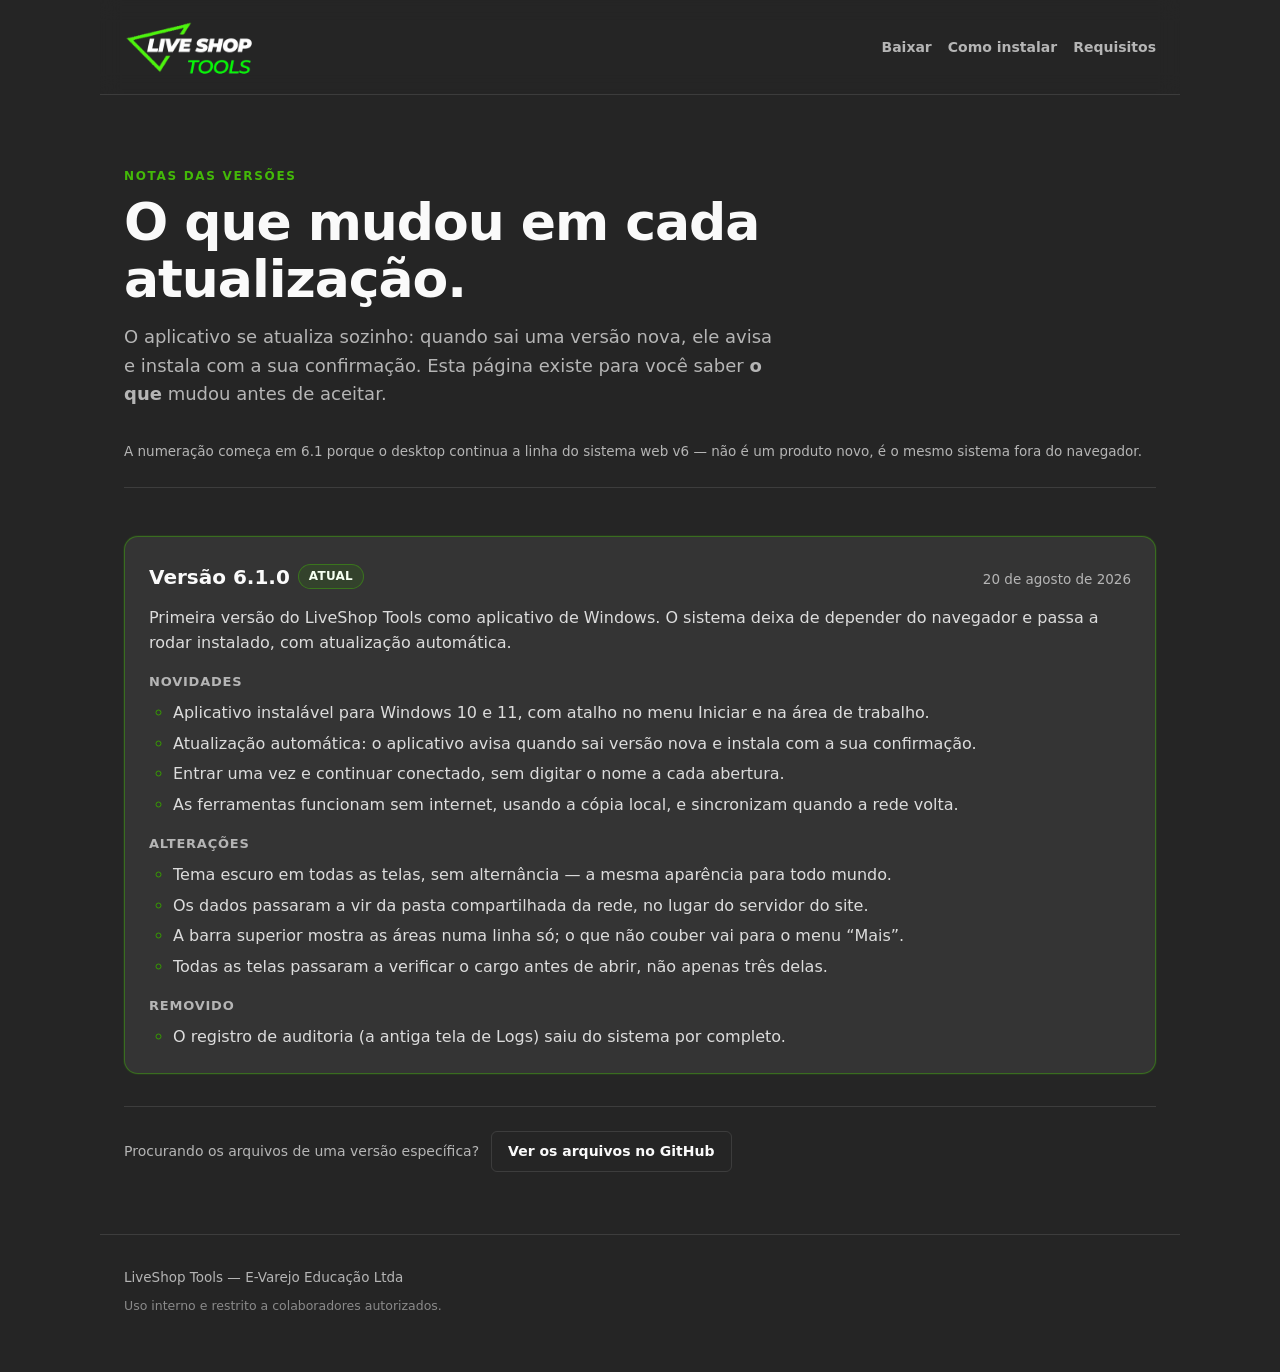
==== versoes.html @ 18282b45 "Espelha landing de Dev-Washington/liveshop-tools-desktop@e687a6d" ====
<!DOCTYPE html>
<html lang="pt-BR">
<head>
  <meta charset="UTF-8" />
  <meta name="viewport" content="width=device-width, initial-scale=1.0" />
  <title>Notas das versões — LiveShop Tools</title>
  <meta
    name="description"
    content="Histórico de versões do LiveShop Tools Desktop: o que foi acrescentado, alterado e corrigido em cada atualização."
  />
  <meta name="theme-color" content="#252525" />
  <link rel="icon" href="assets/img/favicon.ico" sizes="any" />
  <link rel="icon" type="image/png" sizes="32x32" href="assets/img/favicon-32x32.png" />
  <link rel="apple-touch-icon" sizes="180x180" href="assets/img/apple-touch-icon.png" />
  <link rel="stylesheet" href="assets/css/styles.css" />

  <meta property="og:title" content="Notas das versões — LiveShop Tools" />
  <meta property="og:description" content="O que mudou em cada versão do LiveShop Tools para Windows." />
  <meta property="og:type" content="website" />
  <meta property="og:image" content="assets/img/icon.png" />
</head>

<body>
  <a class="skip-link" href="#historico">Ir direto para o histórico</a>

  <header class="site-header">
    <a class="brand" href="./index.html" aria-label="LiveShop Tools — início">
      <img src="assets/img/logotools-login.png" alt="LiveShop Tools" width="132" height="55" />
    </a>
    <nav class="site-nav" aria-label="Navegação principal">
      <a href="./index.html">Baixar</a>
      <a href="./index.html#como-instalar">Como instalar</a>
      <a href="./index.html#requisitos">Requisitos</a>
    </nav>
  </header>

  <main id="top">
    <section class="hero hero--compact" aria-labelledby="tituloVersoes">
      <p class="eyebrow">Notas das versões</p>
      <h1 id="tituloVersoes">O que mudou em cada atualização.</h1>
      <p class="lead">
        O aplicativo se atualiza sozinho: quando sai uma versão nova, ele avisa e instala com a sua
        confirmação. Esta página existe para você saber <strong>o que</strong> mudou antes de aceitar.
      </p>
      <p class="download-note" data-tone="info">
        A numeração começa em 6.1 porque o desktop continua a linha do sistema web v6 — não é um
        produto novo, é o mesmo sistema fora do navegador.
      </p>
    </section>

    <!-- ── histórico ───────────────────────────────────────────────────────
         Cada versão é um <article class="release">. Para acrescentar uma
         versão nova, copie o bloco abaixo e ponha no TOPO da lista: a mais
         recente vem primeiro, e é ela que leva data-current.
    ──────────────────────────────────────────────────────────────────────── -->
    <section class="section section--flat" id="historico" aria-labelledby="historicoTitulo">
      <h2 class="visually-hidden" id="historicoTitulo">Histórico de versões</h2>

      <ol class="releases" reversed>

        <li>
          <article class="release" data-current="true" aria-labelledby="v610">
            <header class="release__head">
              <h3 class="release__version" id="v610">
                Versão 6.1.0
                <span class="release__badge">Atual</span>
              </h3>
              <p class="release__date"><time datetime="2026-08-20">20 de agosto de 2026</time></p>
            </header>

            <p class="release__summary">
              Primeira versão do LiveShop Tools como aplicativo de Windows. O sistema deixa de
              depender do navegador e passa a rodar instalado, com atualização automática.
            </p>

            <h4 class="release__group">Novidades</h4>
            <ul class="release__list">
              <li>Aplicativo instalável para Windows 10 e 11, com atalho no menu Iniciar e na área de trabalho.</li>
              <li>Atualização automática: o aplicativo avisa quando sai versão nova e instala com a sua confirmação.</li>
              <li>Entrar uma vez e continuar conectado, sem digitar o nome a cada abertura.</li>
              <li>As ferramentas funcionam sem internet, usando a cópia local, e sincronizam quando a rede volta.</li>
            </ul>

            <h4 class="release__group">Alterações</h4>
            <ul class="release__list">
              <li>Tema escuro em todas as telas, sem alternância — a mesma aparência para todo mundo.</li>
              <li>Os dados passaram a vir da pasta compartilhada da rede, no lugar do servidor do site.</li>
              <li>A barra superior mostra as áreas numa linha só; o que não couber vai para o menu &ldquo;Mais&rdquo;.</li>
              <li>Todas as telas passaram a verificar o cargo antes de abrir, não apenas três delas.</li>
            </ul>

            <h4 class="release__group">Removido</h4>
            <ul class="release__list">
              <li>O registro de auditoria (a antiga tela de Logs) saiu do sistema por completo.</li>
            </ul>
          </article>
        </li>

      </ol>

      <p class="releases__foot">
        Procurando os arquivos de uma versão específica?
        <a class="link-button" id="releasesLink" href="https://github.com/Dev-Washington/liveshop-tools/releases" rel="noopener">
          Ver os arquivos no GitHub
        </a>
      </p>
    </section>
  </main>

  <footer class="site-footer">
    <p>LiveShop Tools — E-Varejo Educação Ltda</p>
    <p class="site-footer__meta">
      Uso interno e restrito a colaboradores autorizados.
    </p>
  </footer>
</body>
</html>
---- assets/css/styles.css ----
/*
 * Landing page do LiveShop Tools Desktop.
 *
 * Os tokens abaixo são cópia literal de src/renderer/styles/tokens.css — é o
 * que faz o site, o app, o instalador e o atualizador parecerem o mesmo
 * produto. Se os tokens mudarem lá, mudar aqui.
 *
 * A página é escura sempre, como o app: não há tema claro nem toggle, e
 * `prefers-color-scheme` é deliberadamente ignorado.
 */

:root {
  color-scheme: dark;

  --ls-background: #252525;
  --ls-surface-1: #2c2c2c;
  --ls-surface-2: #343434;
  --ls-card: #343434;
  --ls-muted: #454545;

  --ls-foreground: #fafafa;
  --ls-foreground-soft: #dcdcdc;
  --ls-muted-foreground: #b5b5b5;
  --ls-muted-foreground-2: #8a8a8a;

  --ls-primary: #379d00;
  --ls-primary-hover: #43b908;
  --ls-primary-foreground: #ffffff;
  --ls-accent: #294521;
  --ls-accent-foreground: #f5fff1;
  --ls-primary-border: rgba(67, 185, 8, 0.42);
  --ls-primary-soft: rgba(55, 157, 0, 0.14);

  --ls-danger: #f87171;
  --ls-warn: #fbbf24;
  --ls-warn-soft: rgba(251, 191, 36, 0.12);
  --ls-info: #60a5fa;

  --ls-border: rgba(255, 255, 255, 0.11);
  --ls-border-strong: rgba(255, 255, 255, 0.2);
  --ls-ring: rgba(67, 185, 8, 0.34);

  --ls-radius: 10px;
  --ls-radius-sm: 6px;
  --ls-radius-lg: 14px;
  --ls-radius-pill: 999px;

  --ls-shadow: 0 12px 32px rgba(0, 0, 0, 0.28);
  --ls-shadow-strong: 0 24px 70px rgba(0, 0, 0, 0.45);

  --ls-space-2: 8px;
  --ls-space-3: 12px;
  --ls-space-4: 16px;
  --ls-space-5: 24px;
  --ls-space-6: 32px;
  --ls-space-7: 48px;

  --ls-font: Inter, ui-sans-serif, system-ui, -apple-system, BlinkMacSystemFont, "Segoe UI", sans-serif;
  --ls-font-mono: ui-monospace, "Cascadia Mono", "Segoe UI Mono", Consolas, monospace;

  --ls-transition: 160ms ease;
  --ls-content: 1080px;
}

* {
  box-sizing: border-box;
}

html {
  scroll-behavior: smooth;
}

body {
  margin: 0;
  background: var(--ls-background);
  color: var(--ls-foreground);
  font-family: var(--ls-font);
  font-size: 16px;
  line-height: 1.6;
  -webkit-font-smoothing: antialiased;
}

img,
svg {
  max-width: 100%;
  height: auto;
}

/* `hidden` precisa vencer as regras de display dos componentes. */
[hidden] {
  display: none !important;
}

code {
  padding: 2px 6px;
  border-radius: 4px;
  background: var(--ls-muted);
  color: var(--ls-foreground);
  font-family: var(--ls-font-mono);
  font-size: 0.88em;
  overflow-wrap: anywhere;
}

:focus-visible {
  outline: 2px solid var(--ls-primary-hover);
  outline-offset: 3px;
}

.skip-link {
  position: absolute;
  left: -9999px;
  top: 0;
  z-index: 100;
  padding: var(--ls-space-3) var(--ls-space-4);
  background: var(--ls-primary);
  color: var(--ls-primary-foreground);
  font-weight: 700;
}

.skip-link:focus {
  left: var(--ls-space-4);
  top: var(--ls-space-4);
}

/* ── cabeçalho ───────────────────────────────────────────────────────────── */

.site-header {
  position: sticky;
  top: 0;
  z-index: 50;
  display: flex;
  align-items: center;
  gap: var(--ls-space-5);
  width: 100%;
  max-width: var(--ls-content);
  margin-inline: auto;
  padding: var(--ls-space-4) var(--ls-space-5);
  border-bottom: 1px solid var(--ls-border);
  background: color-mix(in srgb, var(--ls-background) 92%, transparent);
  backdrop-filter: blur(10px);
}

.brand img {
  display: block;
  width: 132px;
}

.site-nav {
  display: flex;
  flex-wrap: wrap;
  gap: var(--ls-space-4);
  margin-inline-start: auto;
}

.site-nav a {
  color: var(--ls-muted-foreground);
  font-size: 14px;
  font-weight: 600;
  text-decoration: none;
  transition: color var(--ls-transition);
}

.site-nav a:hover {
  color: var(--ls-primary-hover);
}

/* ── herói ───────────────────────────────────────────────────────────────── */

main {
  width: 100%;
  max-width: var(--ls-content);
  margin-inline: auto;
  padding-inline: var(--ls-space-5);
}

.eyebrow {
  margin: 0 0 var(--ls-space-2);
  color: var(--ls-primary-hover);
  font-size: 12px;
  font-weight: 800;
  letter-spacing: 0.14em;
  text-transform: uppercase;
}

.hero {
  padding: clamp(48px, 8vh, 88px) 0 var(--ls-space-7);
  border-bottom: 1px solid var(--ls-border);
}

.hero h1 {
  max-width: 18ch;
  margin: 0 0 var(--ls-space-4);
  font-size: clamp(32px, 5.5vw, 52px);
  font-weight: 900;
  line-height: 1.08;
  letter-spacing: -0.02em;
}

.lead {
  max-width: 58ch;
  margin: 0 0 var(--ls-space-6);
  color: var(--ls-muted-foreground);
  font-size: clamp(16px, 2vw, 18px);
  line-height: 1.6;
}

/* ── botão de download ───────────────────────────────────────────────────── */

.download {
  display: grid;
  gap: var(--ls-space-3);
  justify-items: start;
}

.download-button {
  display: inline-flex;
  align-items: center;
  gap: var(--ls-space-4);
  padding: var(--ls-space-4) var(--ls-space-6) var(--ls-space-4) var(--ls-space-5);
  border: 1px solid var(--ls-primary);
  border-radius: var(--ls-radius);
  background: var(--ls-primary);
  color: var(--ls-primary-foreground);
  text-decoration: none;
  box-shadow: var(--ls-shadow);
  transition: background-color var(--ls-transition), border-color var(--ls-transition), transform var(--ls-transition);
}

.download-button:hover {
  border-color: var(--ls-primary-hover);
  background: var(--ls-primary-hover);
  transform: translateY(-2px);
}

.download-button--secondary {
  border-color: var(--ls-border-strong);
  background: var(--ls-card);
  color: var(--ls-foreground);
}

.download-button--secondary:hover {
  border-color: var(--ls-primary);
  background: var(--ls-accent);
  color: var(--ls-accent-foreground);
}

.download-button__icon svg {
  display: block;
  width: 26px;
  height: 26px;
  fill: none;
  stroke: currentColor;
  stroke-width: 1.8;
  stroke-linecap: round;
  stroke-linejoin: round;
}

.download-button__text {
  display: grid;
  gap: 2px;
  text-align: left;
}

.download-button__text strong {
  font-size: 17px;
  font-weight: 800;
  line-height: 1.2;
}

.download-button__text small {
  font-size: 12.5px;
  opacity: 0.85;
}

.download-note {
  margin: 0;
  color: var(--ls-muted-foreground);
  font-size: 13.5px;
}

.download-note[data-tone="warn"] {
  padding: var(--ls-space-3) var(--ls-space-4);
  border: 1px solid var(--ls-warn);
  border-left-width: 3px;
  border-radius: var(--ls-radius-sm);
  background: var(--ls-warn-soft);
  color: var(--ls-warn);
}

/* ── prévia do produto ───────────────────────────────────────────────────── */

.hero-preview {
  margin: var(--ls-space-7) 0 0;
}

.hero-preview img {
  display: block;
  width: 100%;
  border: 1px solid var(--ls-border);
  border-radius: var(--ls-radius-lg);
  box-shadow: var(--ls-shadow-strong);
}

.hero-preview figcaption {
  margin-top: var(--ls-space-3);
  color: var(--ls-muted-foreground-2);
  font-size: 13px;
}

/* ── aviso de sistema operacional ────────────────────────────────────────── */

.os-warning {
  max-width: 60ch;
  margin-top: var(--ls-space-6);
  padding: var(--ls-space-5);
  border: 1px solid var(--ls-info);
  border-left-width: 3px;
  border-radius: var(--ls-radius);
  background: var(--ls-surface-1);
}

.os-warning h2 {
  margin: 0 0 var(--ls-space-2);
  color: var(--ls-info);
  font-size: 16px;
  font-weight: 800;
}

.os-warning p {
  margin: 0 0 var(--ls-space-4);
  color: var(--ls-foreground-soft);
  font-size: 14.5px;
}

/* ── seções ──────────────────────────────────────────────────────────────── */

.section {
  padding: var(--ls-space-7) 0;
  border-bottom: 1px solid var(--ls-border);
}

.section--flat {
  border-bottom: 0;
}

.section h2 {
  margin: 0 0 var(--ls-space-6);
  font-size: clamp(24px, 3.4vw, 32px);
  font-weight: 800;
  letter-spacing: -0.01em;
}

/* ── passos ──────────────────────────────────────────────────────────────── */

.steps {
  display: grid;
  gap: var(--ls-space-5);
  margin: 0;
  padding: 0;
  list-style: none;
  counter-reset: step;
}

.step {
  display: grid;
  grid-template-columns: minmax(0, 420px) minmax(0, 1fr);
  gap: var(--ls-space-5);
  align-items: center;
  padding: var(--ls-space-5);
  border: 1px solid var(--ls-border);
  border-radius: var(--ls-radius-lg);
  background: var(--ls-card);
  box-shadow: var(--ls-shadow);
}

.step__figure img {
  display: block;
  width: 100%;
  border: 1px solid var(--ls-border);
  border-radius: var(--ls-radius-sm);
  background: var(--ls-background);
}

.step__number {
  display: inline-grid;
  place-items: center;
  width: 32px;
  height: 32px;
  margin-bottom: var(--ls-space-3);
  border: 1px solid var(--ls-primary-border);
  border-radius: var(--ls-radius-pill);
  background: var(--ls-accent);
  color: var(--ls-primary-hover);
  font-size: 15px;
  font-weight: 800;
}

.step h3 {
  margin: 0 0 var(--ls-space-2);
  font-size: 19px;
  font-weight: 800;
}

.step p {
  margin: 0;
  color: var(--ls-muted-foreground);
  font-size: 15px;
}

.step p strong {
  color: var(--ls-foreground-soft);
}

/* ── requisitos ──────────────────────────────────────────────────────────── */

.requirements {
  display: grid;
  grid-template-columns: repeat(auto-fit, minmax(260px, 1fr));
  gap: var(--ls-space-4);
  margin: 0;
  padding: 0;
  list-style: none;
}

.requirements li {
  padding: var(--ls-space-5);
  border: 1px solid var(--ls-border);
  border-top: 3px solid var(--ls-primary);
  border-radius: var(--ls-radius);
  background: var(--ls-surface-1);
}

.requirements h3 {
  margin: 0 0 var(--ls-space-2);
  font-size: 15px;
  font-weight: 800;
}

.requirements p {
  margin: 0;
  color: var(--ls-muted-foreground);
  font-size: 14.5px;
}

/* ── aviso SmartScreen ───────────────────────────────────────────────────── */

.notice {
  max-width: 72ch;
  padding: var(--ls-space-6);
  border: 1px solid var(--ls-warn);
  border-left-width: 4px;
  border-radius: var(--ls-radius-lg);
  background: var(--ls-surface-1);
}

.notice h2 {
  margin-bottom: var(--ls-space-4);
  font-size: 22px;
}

.notice p {
  margin: 0 0 var(--ls-space-4);
  color: var(--ls-foreground-soft);
  font-size: 15px;
}

.notice__list {
  margin: 0 0 var(--ls-space-4);
  padding-inline-start: var(--ls-space-5);
  color: var(--ls-foreground-soft);
  font-size: 15px;
}

.notice__list li {
  margin-bottom: var(--ls-space-2);
}

.notice__foot {
  margin-bottom: 0;
  color: var(--ls-muted-foreground);
  font-size: 13.5px;
}

/* ── cards ───────────────────────────────────────────────────────────────── */

.cards {
  display: grid;
  grid-template-columns: repeat(auto-fit, minmax(280px, 1fr));
  gap: var(--ls-space-4);
}

.card {
  display: grid;
  align-content: start;
  gap: var(--ls-space-3);
  padding: var(--ls-space-5);
  border: 1px solid var(--ls-border);
  border-radius: var(--ls-radius);
  background: var(--ls-card);
  box-shadow: var(--ls-shadow);
  transition: border-color var(--ls-transition), transform var(--ls-transition);
}

.card:hover {
  border-color: var(--ls-primary-border);
  transform: translateY(-2px);
}

.card h3 {
  margin: 0;
  font-size: 17px;
  font-weight: 800;
}

.card p {
  margin: 0;
  color: var(--ls-muted-foreground);
  font-size: 14.5px;
}

.link-button {
  justify-self: start;
  padding: var(--ls-space-2) var(--ls-space-4);
  border: 1px solid var(--ls-border);
  border-radius: var(--ls-radius-sm);
  color: var(--ls-foreground);
  font-size: 14px;
  font-weight: 600;
  text-decoration: none;
  overflow-wrap: anywhere;
  transition: border-color var(--ls-transition), background-color var(--ls-transition), color var(--ls-transition);
}

.link-button:hover {
  border-color: var(--ls-primary);
  background: var(--ls-accent);
  color: var(--ls-accent-foreground);
}

/* ── rodapé ──────────────────────────────────────────────────────────────── */

.site-footer {
  width: 100%;
  max-width: var(--ls-content);
  margin-inline: auto;
  padding: var(--ls-space-6) var(--ls-space-5) var(--ls-space-7);
  border-top: 1px solid var(--ls-border);
  color: var(--ls-muted-foreground);
  font-size: 13.5px;
}

.site-footer p {
  margin: 0 0 var(--ls-space-2);
}

.site-footer__meta {
  color: var(--ls-muted-foreground-2);
  font-size: 12.5px;
}

/* ── responsivo ──────────────────────────────────────────────────────────── */

@media (max-width: 820px) {
  .site-header {
    flex-wrap: wrap;
    gap: var(--ls-space-3);
  }

  .site-nav {
    width: 100%;
    margin-inline-start: 0;
    gap: var(--ls-space-3);
  }

  .step {
    grid-template-columns: 1fr;
  }

  .step__figure {
    order: 2;
  }
}

@media (max-width: 480px) {
  .download-button {
    width: 100%;
    padding-inline: var(--ls-space-4);
  }
}

@media (prefers-reduced-motion: reduce) {
  html {
    scroll-behavior: auto;
  }

  *,
  *::before,
  *::after {
    transition-duration: 0.01ms !important;
    animation-duration: 0.01ms !important;
  }
}

/* ── Notas das versões (versoes.html) ─────────────────────────────────────
   Reaproveita os tokens e o espaçamento do restante da landing; nada aqui
   introduz cor nova. */

.hero--compact {
  padding-bottom: var(--ls-space-5);
}

.visually-hidden {
  position: absolute;
  width: 1px;
  height: 1px;
  margin: -1px;
  padding: 0;
  overflow: hidden;
  clip: rect(0 0 0 0);
  white-space: nowrap;
  border: 0;
}

.releases {
  list-style: none;
  margin: 0;
  padding: 0;
  display: grid;
  gap: var(--ls-space-4);
}

.release {
  background: var(--ls-card);
  border: 1px solid var(--ls-border);
  border-radius: var(--ls-radius-lg, 14px);
  padding: var(--ls-space-5);
}

/* A versão atual ganha a borda de destaque — dá para achar de relance. */
.release[data-current='true'] {
  border-color: var(--ls-primary-border);
  box-shadow: 0 0 0 1px var(--ls-primary-soft);
}

.release__head {
  display: flex;
  flex-wrap: wrap;
  align-items: baseline;
  justify-content: space-between;
  gap: var(--ls-space-2);
  margin-bottom: var(--ls-space-3);
}

.release__version {
  display: flex;
  align-items: center;
  gap: var(--ls-space-2);
  margin: 0;
  font-size: 20px;
  color: var(--ls-foreground);
}

.release__badge {
  padding: 2px 10px;
  border-radius: 999px;
  background: var(--ls-primary-soft);
  border: 1px solid var(--ls-primary-border);
  color: var(--ls-accent-foreground);
  font-size: 12px;
  font-weight: 600;
  letter-spacing: 0.02em;
  text-transform: uppercase;
}

.release__date {
  margin: 0;
  color: var(--ls-muted-foreground);
  font-size: 13.5px;
}

.release__summary {
  margin: 0 0 var(--ls-space-4);
  color: var(--ls-foreground-soft);
}

.release__group {
  margin: var(--ls-space-4) 0 var(--ls-space-2);
  font-size: 13px;
  font-weight: 700;
  letter-spacing: 0.06em;
  text-transform: uppercase;
  color: var(--ls-muted-foreground);
}
.release__group:first-of-type {
  margin-top: 0;
}

.release__list {
  margin: 0;
  padding-left: var(--ls-space-5);
  display: grid;
  gap: 6px;
  color: var(--ls-foreground-soft);
}
.release__list li {
  line-height: 1.55;
}
.release__list li::marker {
  color: var(--ls-primary);
}

.releases__foot {
  margin-top: var(--ls-space-6);
  padding-top: var(--ls-space-5);
  border-top: 1px solid var(--ls-border);
  color: var(--ls-muted-foreground);
  font-size: 14px;
  display: flex;
  flex-wrap: wrap;
  align-items: center;
  gap: var(--ls-space-3);
}

@media (max-width: 620px) {
  .release {
    padding: var(--ls-space-4);
  }
  .release__head {
    flex-direction: column;
    align-items: flex-start;
  }
}
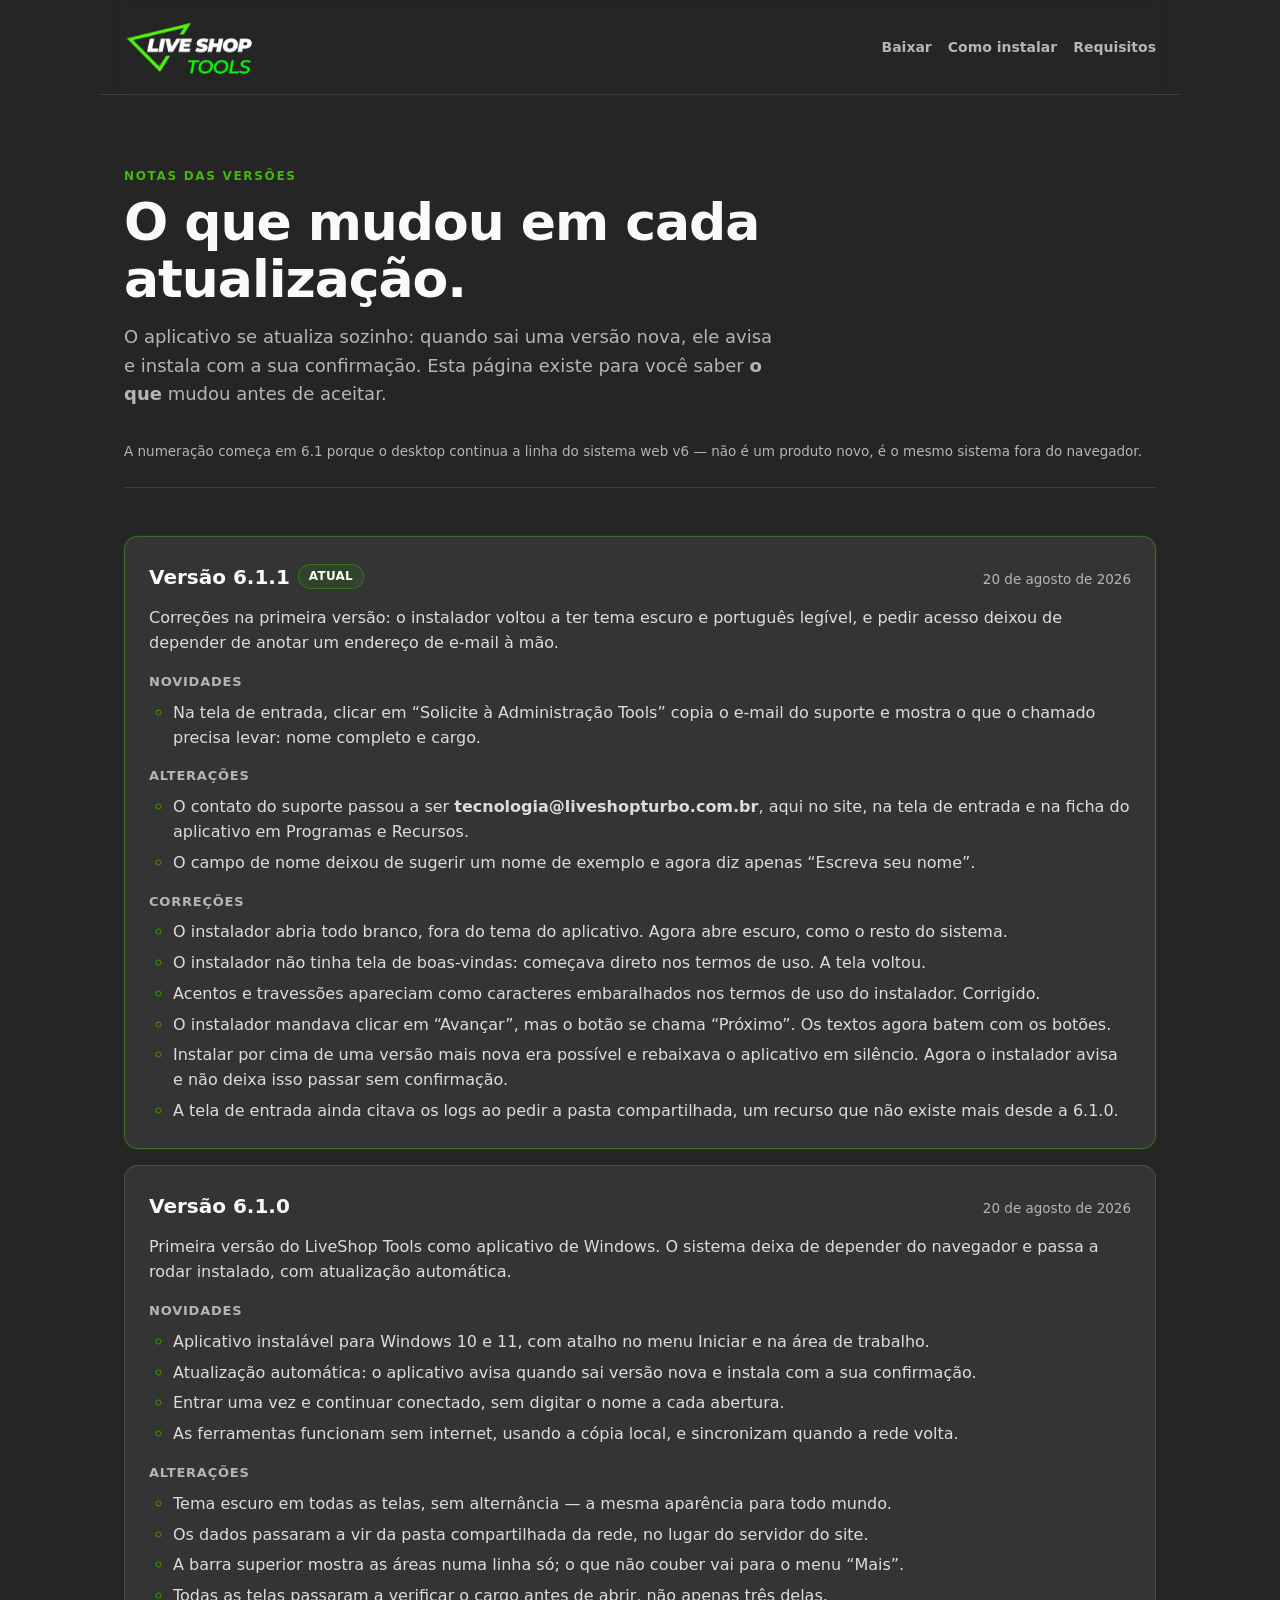
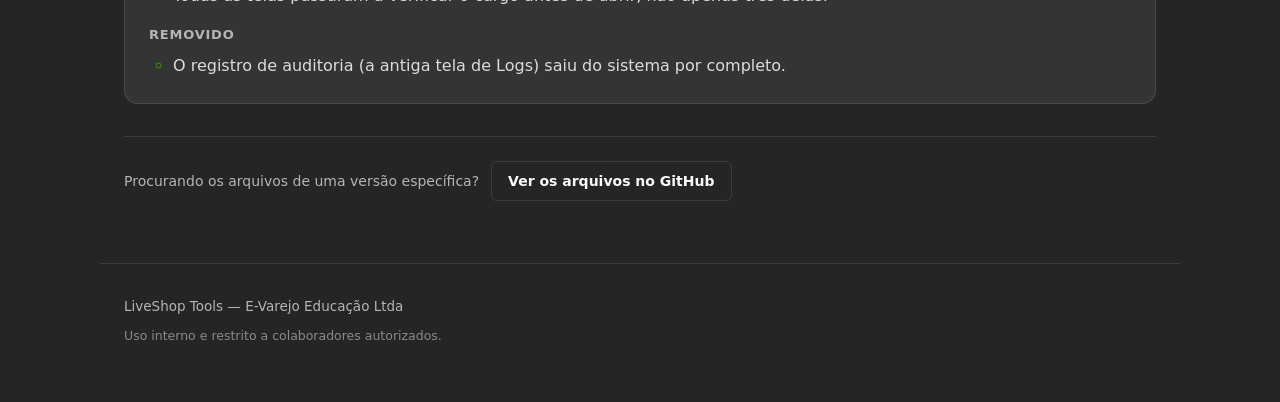
==== commit 5a98324f: "Espelha landing de Dev-Washington/liveshop-tools-desktop@04090a9" ====
--- a/versoes.html
+++ b/versoes.html
@@ -59,11 +59,75 @@
       <ol class="releases" reversed>
 
         <li>
-          <article class="release" data-current="true" aria-labelledby="v610">
+          <article class="release" data-current="true" aria-labelledby="v611">
+            <header class="release__head">
+              <h3 class="release__version" id="v611">
+                Versão 6.1.1
+                <span class="release__badge">Atual</span>
+              </h3>
+              <p class="release__date"><time datetime="2026-08-20">20 de agosto de 2026</time></p>
+            </header>
+
+            <p class="release__summary">
+              Correções na primeira versão: o instalador voltou a ter tema escuro e português
+              legível, e pedir acesso deixou de depender de anotar um endereço de e-mail à mão.
+            </p>
+
+            <h4 class="release__group">Novidades</h4>
+            <ul class="release__list">
+              <li>
+                Na tela de entrada, clicar em &ldquo;Solicite à Administração Tools&rdquo; copia o
+                e-mail do suporte e mostra o que o chamado precisa levar: nome completo e cargo.
+              </li>
+            </ul>
+
+            <h4 class="release__group">Alterações</h4>
+            <ul class="release__list">
+              <li>
+                O contato do suporte passou a ser <strong>tecnologia@liveshopturbo.com.br</strong>,
+                aqui no site, na tela de entrada e na ficha do aplicativo em Programas e Recursos.
+              </li>
+              <li>
+                O campo de nome deixou de sugerir um nome de exemplo e agora diz apenas
+                &ldquo;Escreva seu nome&rdquo;.
+              </li>
+            </ul>
+
+            <h4 class="release__group">Correções</h4>
+            <ul class="release__list">
+              <li>
+                O instalador abria todo branco, fora do tema do aplicativo. Agora abre escuro, como
+                o resto do sistema.
+              </li>
+              <li>
+                O instalador não tinha tela de boas-vindas: começava direto nos termos de uso. A
+                tela voltou.
+              </li>
+              <li>
+                Acentos e travessões apareciam como caracteres embaralhados nos termos de uso do
+                instalador. Corrigido.
+              </li>
+              <li>
+                O instalador mandava clicar em &ldquo;Avançar&rdquo;, mas o botão se chama
+                &ldquo;Próximo&rdquo;. Os textos agora batem com os botões.
+              </li>
+              <li>
+                Instalar por cima de uma versão mais nova era possível e rebaixava o aplicativo em
+                silêncio. Agora o instalador avisa e não deixa isso passar sem confirmação.
+              </li>
+              <li>
+                A tela de entrada ainda citava os logs ao pedir a pasta compartilhada, um recurso
+                que não existe mais desde a 6.1.0.
+              </li>
+            </ul>
+          </article>
+        </li>
+
+        <li>
+          <article class="release" aria-labelledby="v610">
             <header class="release__head">
               <h3 class="release__version" id="v610">
                 Versão 6.1.0
-                <span class="release__badge">Atual</span>
               </h3>
               <p class="release__date"><time datetime="2026-08-20">20 de agosto de 2026</time></p>
             </header>
--- a/assets/css/styles.css
+++ b/assets/css/styles.css
@@ -537,6 +537,46 @@
   color: var(--ls-accent-foreground);
 }
 
+/*
+ * O e-mail do suporte é um <button> e não um <a>: clicar copia. O botão não
+ * herda fonte nem fundo do documento, então esses três vêm de volta aqui.
+ */
+button.link-button {
+  background: none;
+  font-family: inherit;
+  line-height: inherit;
+  text-align: left;
+  cursor: pointer;
+}
+
+button.link-button:focus-visible {
+  outline: 2px solid var(--ls-primary);
+  outline-offset: 3px;
+}
+
+/* Confirmação da cópia, logo abaixo do botão, dentro do mesmo cartão. */
+.card__hint {
+  margin: 0;
+  padding: var(--ls-space-3);
+  border: 1px solid var(--ls-border);
+  border-left-width: 3px;
+  border-radius: var(--ls-radius-sm);
+  background: var(--ls-surface-1);
+  color: var(--ls-muted-foreground);
+  font-size: 13px;
+  line-height: 1.55;
+}
+
+.card__hint[data-tone='success'] {
+  border-left-color: var(--ls-primary);
+  color: var(--ls-foreground-soft);
+}
+
+.card__hint[data-tone='warn'] {
+  border-left-color: var(--ls-warn);
+  color: var(--ls-foreground-soft);
+}
+
 /* ── rodapé ──────────────────────────────────────────────────────────────── */
 
 .site-footer {
@@ -730,3 +770,86 @@
     align-items: flex-start;
   }
 }
+
+/* ── Como instalar: acabamentos da seção ──────────────────────────────────── */
+
+.section__lead {
+  max-width: 62ch;
+  margin: calc(var(--ls-space-2) * -1) 0 var(--ls-space-5);
+  color: var(--ls-muted-foreground);
+  font-size: 15.5px;
+}
+
+/* Alterna o lado da imagem para a lista não virar uma coluna monótona. */
+.step--reverse .step__figure {
+  order: 2;
+}
+.step--reverse .step__body {
+  order: 1;
+}
+
+/* Diz o que a imagem é. Duas das três são capturas reais do produto; a do
+   download é ilustração, e chamar as duas coisas de "imagem" esconderia
+   isso de quem está decidindo se confia no que vê. */
+.step__caption {
+  margin: var(--ls-space-2) 0 0;
+  color: var(--ls-muted-foreground-2, var(--ls-muted-foreground));
+  font-size: 12.5px;
+  text-align: center;
+}
+
+.step code {
+  padding: 1px 6px;
+  border: 1px solid var(--ls-border);
+  border-radius: var(--ls-radius-sm);
+  background: var(--ls-background);
+  color: var(--ls-foreground-soft);
+  font-size: 13px;
+  white-space: nowrap;
+}
+
+.steps__foot {
+  margin: var(--ls-space-5) 0 0;
+  padding: var(--ls-space-4);
+  border: 1px solid var(--ls-border);
+  border-left: 3px solid var(--ls-warn);
+  border-radius: var(--ls-radius-sm);
+  background: var(--ls-warn-soft);
+  color: var(--ls-foreground-soft);
+  font-size: 14.5px;
+}
+.steps__foot a {
+  color: var(--ls-primary-hover);
+}
+
+@media (max-width: 860px) {
+  /* Empilhado, a alternância perde o sentido e só embaralha a ordem de leitura. */
+  .step--reverse .step__figure,
+  .step--reverse .step__body {
+    order: initial;
+  }
+}
+
+/* ── Correções de layout ──────────────────────────────────────────────────── */
+
+/* O cabeçalho é sticky, então um salto por âncora deixava o título da seção
+   escondido atrás dele. Vale para os quatro links do menu, não só para os
+   passos. A medida é a altura do cabeçalho mais uma folga de respiro. */
+:target,
+section[id],
+[id^='como-'],
+[id='requisitos'],
+[id='smartscreen'],
+[id='desinstalar'] {
+  scroll-margin-top: 104px;
+}
+
+/* As três imagens dos passos têm proporções diferentes (ilustração 420×240,
+   instalador 503×390, login 1280×800), o que deixava os cartões com alturas
+   bem desiguais. Uma caixa de proporção fixa iguala os três, e `contain`
+   garante que nenhuma captura seja cortada. */
+.step__figure img {
+  aspect-ratio: 16 / 10;
+  object-fit: contain;
+  padding: var(--ls-space-3);
+}
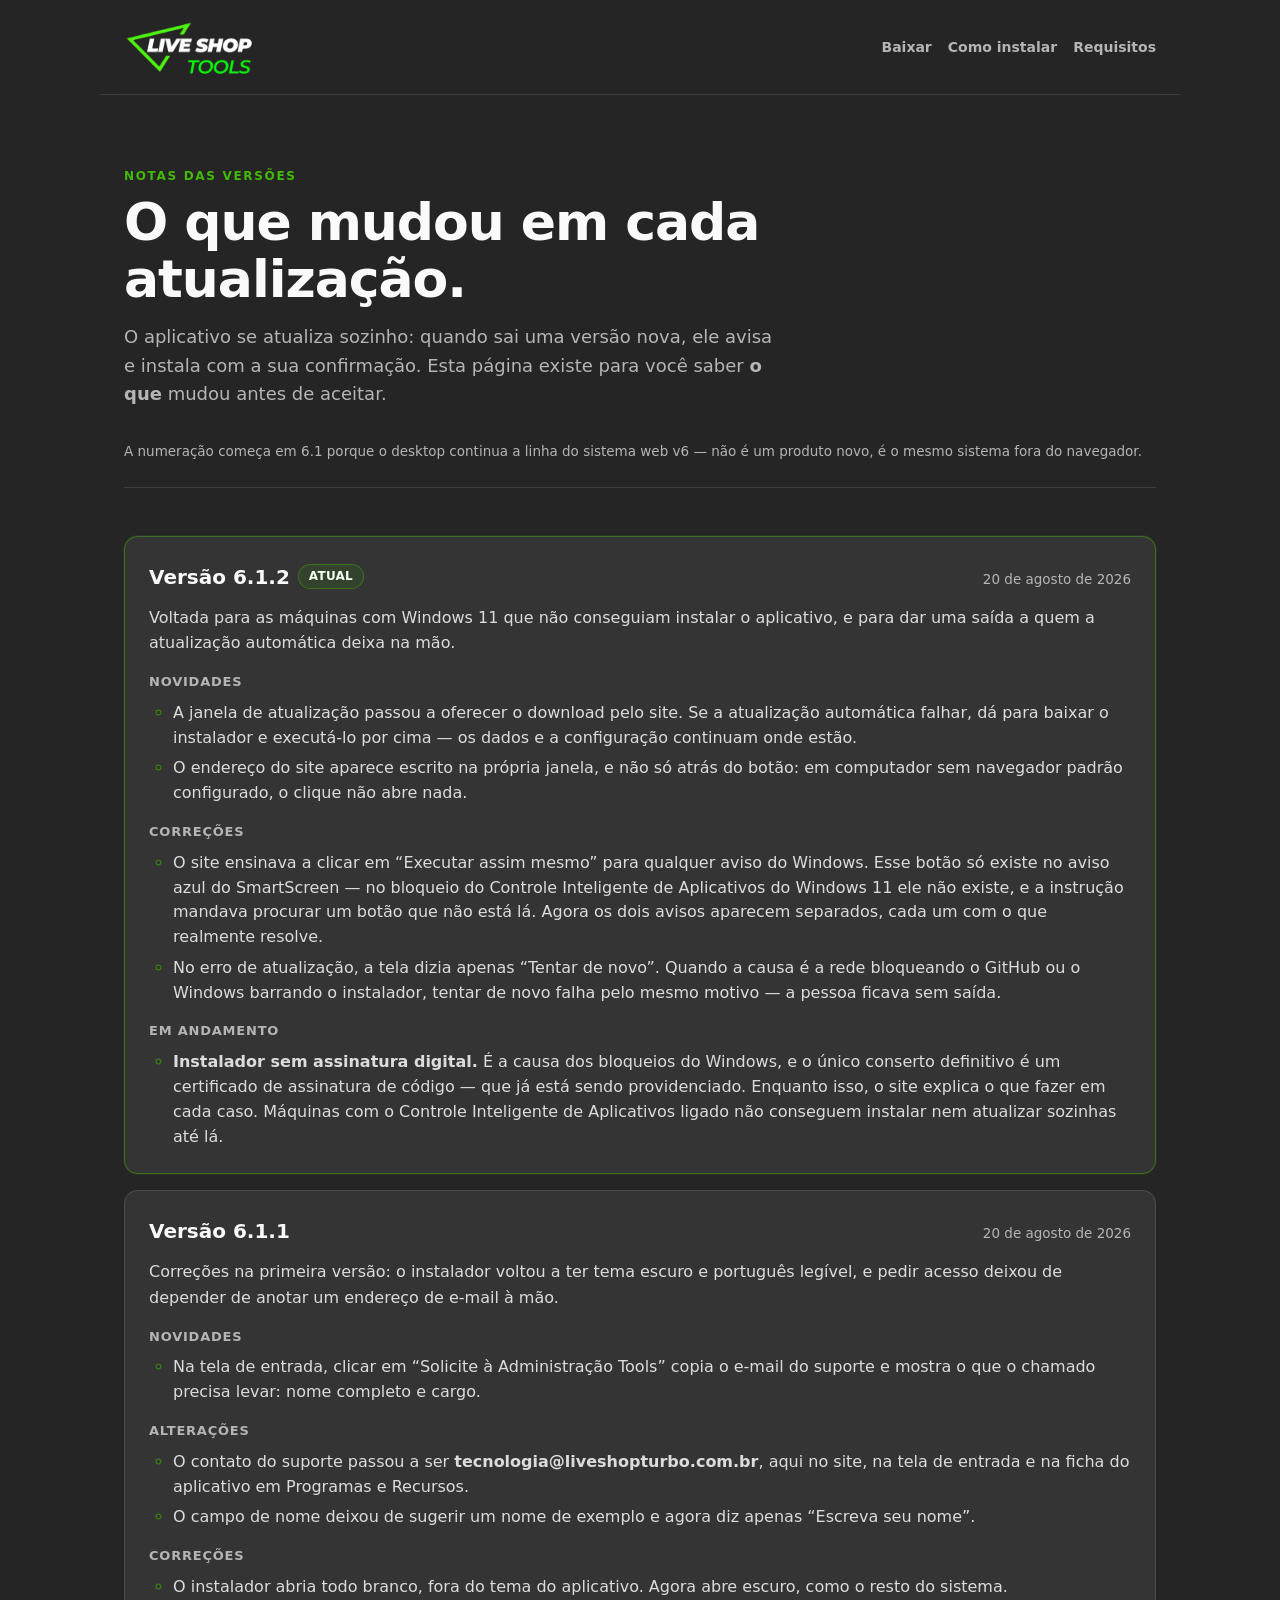
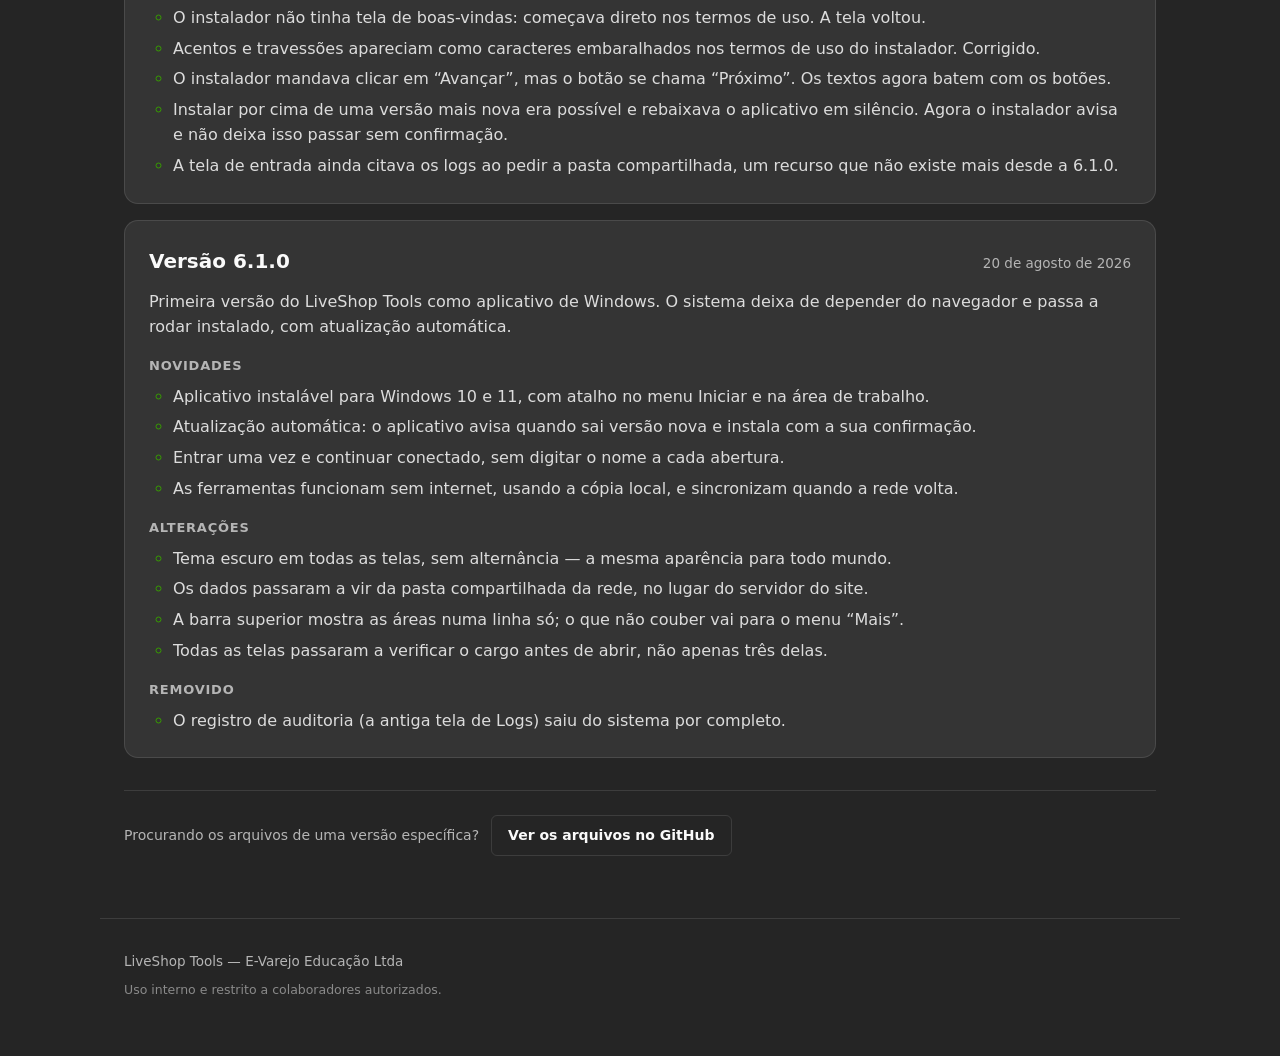
==== commit d6e81c27: "Espelha landing de Dev-Washington/liveshop-tools-desktop@b087fb6" ====
--- a/versoes.html
+++ b/versoes.html
@@ -59,11 +59,67 @@
       <ol class="releases" reversed>
 
         <li>
-          <article class="release" data-current="true" aria-labelledby="v611">
+          <article class="release" data-current="true" aria-labelledby="v612">
+            <header class="release__head">
+              <h3 class="release__version" id="v612">
+                Versão 6.1.2
+                <span class="release__badge">Atual</span>
+              </h3>
+              <p class="release__date"><time datetime="2026-08-20">20 de agosto de 2026</time></p>
+            </header>
+
+            <p class="release__summary">
+              Voltada para as máquinas com Windows 11 que não conseguiam instalar o aplicativo, e
+              para dar uma saída a quem a atualização automática deixa na mão.
+            </p>
+
+            <h4 class="release__group">Novidades</h4>
+            <ul class="release__list">
+              <li>
+                A janela de atualização passou a oferecer o download pelo site. Se a atualização
+                automática falhar, dá para baixar o instalador e executá-lo por cima — os dados e a
+                configuração continuam onde estão.
+              </li>
+              <li>
+                O endereço do site aparece escrito na própria janela, e não só atrás do botão: em
+                computador sem navegador padrão configurado, o clique não abre nada.
+              </li>
+            </ul>
+
+            <h4 class="release__group">Correções</h4>
+            <ul class="release__list">
+              <li>
+                O site ensinava a clicar em &ldquo;Executar assim mesmo&rdquo; para qualquer aviso do
+                Windows. Esse botão só existe no aviso azul do SmartScreen — no bloqueio do Controle
+                Inteligente de Aplicativos do Windows 11 ele não existe, e a instrução mandava
+                procurar um botão que não está lá. Agora os dois avisos aparecem separados, cada um
+                com o que realmente resolve.
+              </li>
+              <li>
+                No erro de atualização, a tela dizia apenas &ldquo;Tentar de novo&rdquo;. Quando a
+                causa é a rede bloqueando o GitHub ou o Windows barrando o instalador, tentar de novo
+                falha pelo mesmo motivo — a pessoa ficava sem saída.
+              </li>
+            </ul>
+
+            <h4 class="release__group">Em andamento</h4>
+            <ul class="release__list">
+              <li>
+                <strong>Instalador sem assinatura digital.</strong> É a causa dos bloqueios do
+                Windows, e o único conserto definitivo é um certificado de assinatura de código —
+                que já está sendo providenciado. Enquanto isso, o site explica o que fazer em cada
+                caso. Máquinas com o Controle Inteligente de Aplicativos ligado não conseguem
+                instalar nem atualizar sozinhas até lá.
+              </li>
+            </ul>
+          </article>
+        </li>
+
+        <li>
+          <article class="release" aria-labelledby="v611">
             <header class="release__head">
               <h3 class="release__version" id="v611">
                 Versão 6.1.1
-                <span class="release__badge">Atual</span>
               </h3>
               <p class="release__date"><time datetime="2026-08-20">20 de agosto de 2026</time></p>
             </header>
--- a/assets/css/styles.css
+++ b/assets/css/styles.css
@@ -481,6 +481,40 @@
   font-size: 13.5px;
 }
 
+/*
+ * Os dois avisos do Windows, lado a lado. Separar visualmente importa: quem
+ * chega aqui está com uma caixa de diálogo aberta na tela e precisa reconhecer
+ * qual das duas é antes de ler a instrução — seguir a instrução errada custa
+ * uma busca por um botão que não existe.
+ */
+.bloqueio {
+  margin-bottom: var(--ls-space-5);
+  padding: var(--ls-space-4) var(--ls-space-5);
+  border: 1px solid var(--ls-border);
+  border-left-width: 3px;
+  border-left-color: var(--ls-info);
+  border-radius: var(--ls-radius-sm);
+  background: var(--ls-background);
+}
+
+.bloqueio h3 {
+  margin: 0 0 var(--ls-space-3);
+  color: var(--ls-foreground);
+  font-size: 16px;
+  font-weight: 700;
+}
+
+.bloqueio p:last-child,
+.bloqueio .notice__list:last-child {
+  margin-bottom: 0;
+}
+
+/* O segundo não tem saída pelo lado do usuário; a cor não deve prometer que tem. */
+.bloqueio--duro {
+  margin-bottom: var(--ls-space-4);
+  border-left-color: var(--ls-danger);
+}
+
 /* ── cards ───────────────────────────────────────────────────────────────── */
 
 .cards {
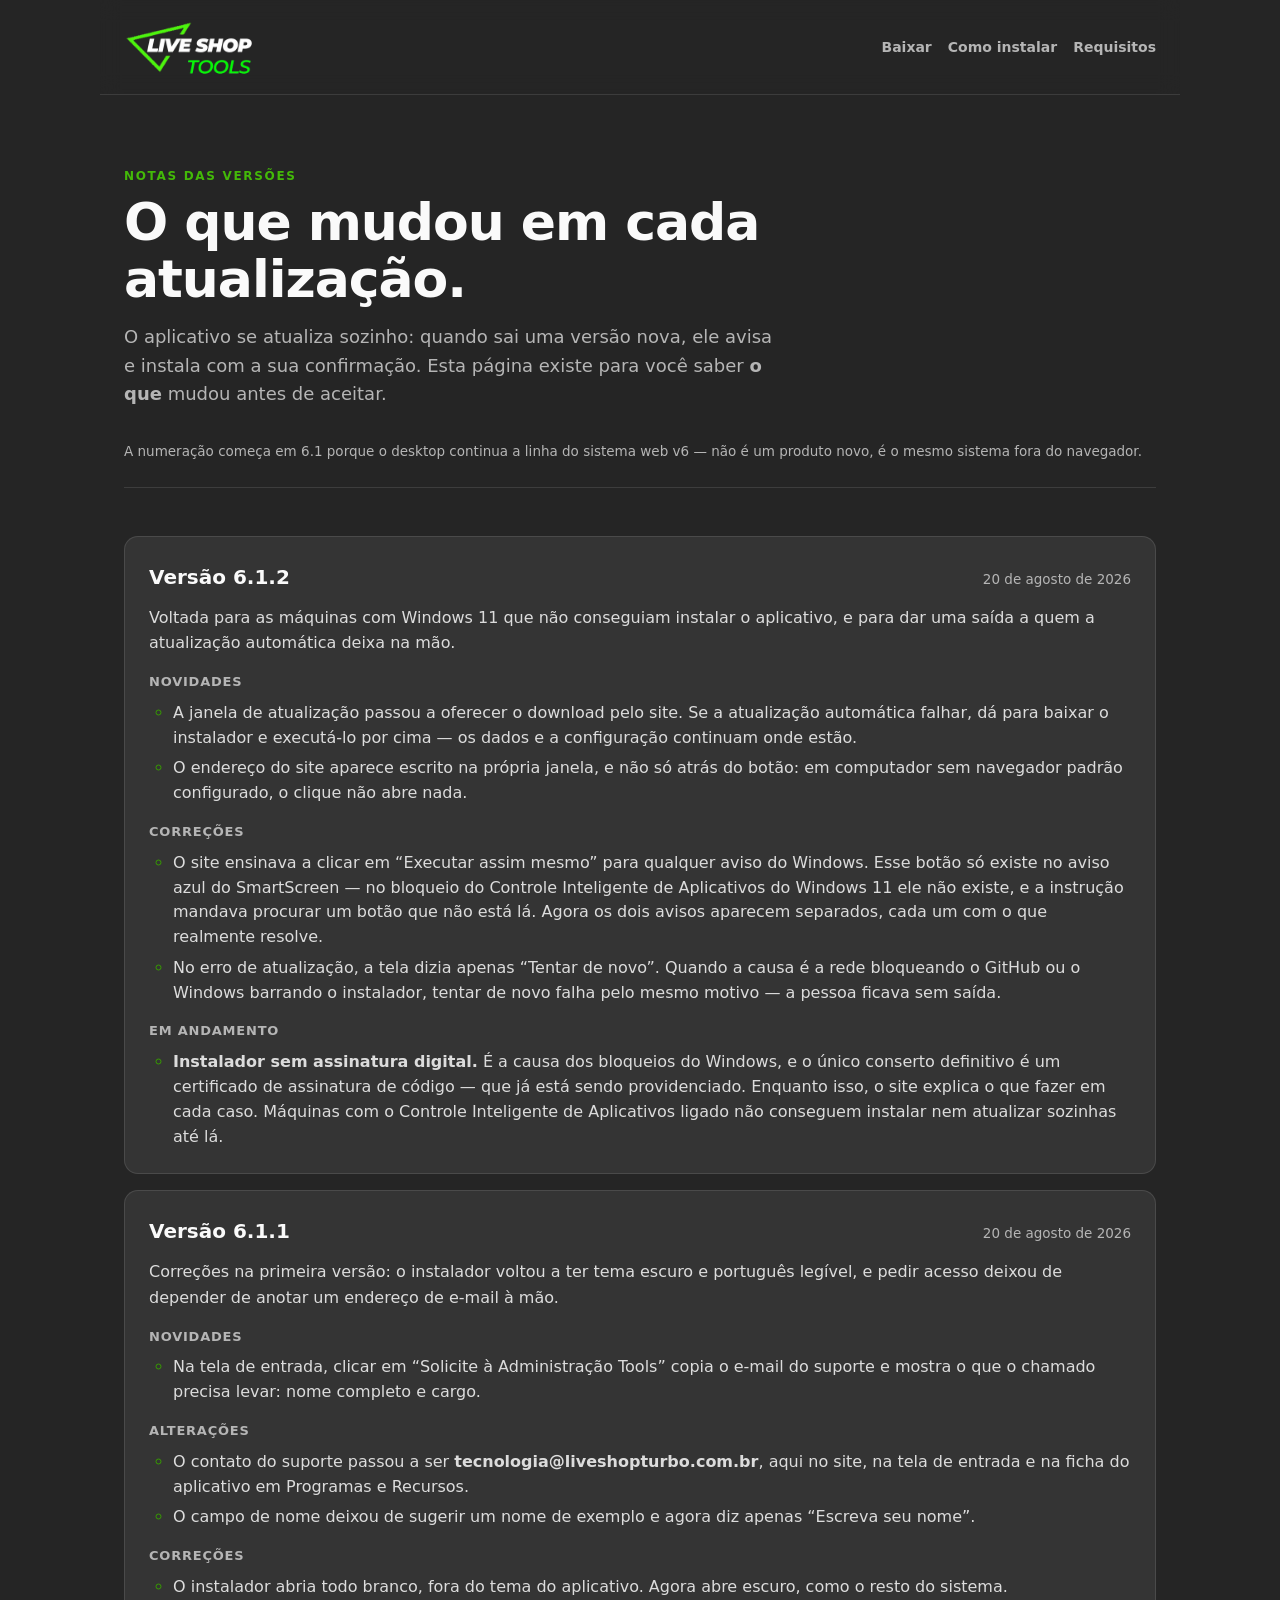
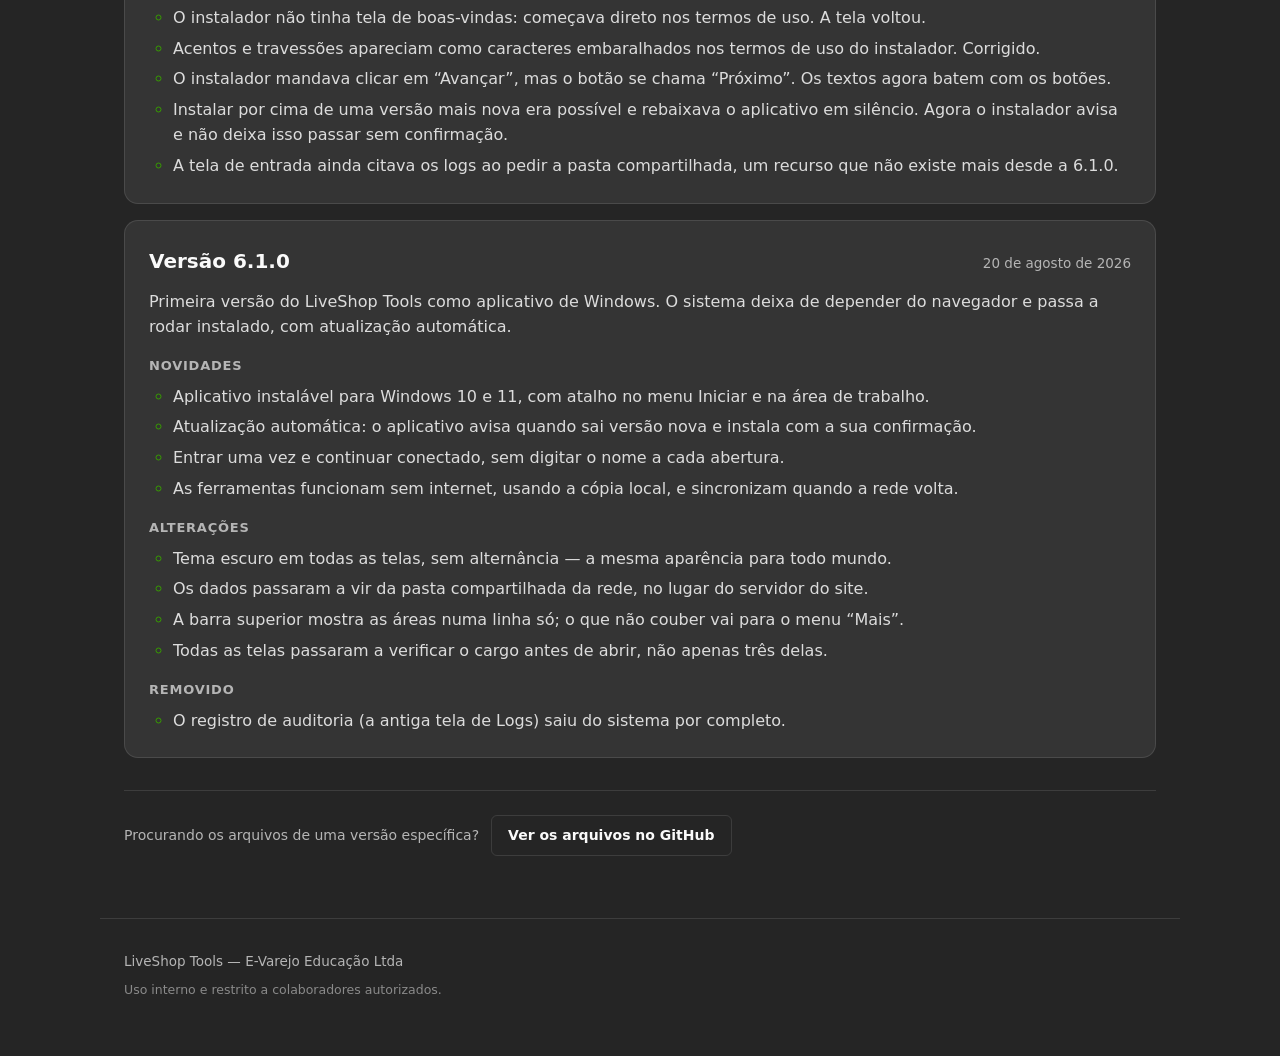
==== commit 061b0a5f: "Espelha landing de Dev-Washington/liveshop-tools-desktop@bc080cf" ====
--- a/versoes.html
+++ b/versoes.html
@@ -49,9 +49,16 @@
     </section>
 
     <!-- ── histórico ───────────────────────────────────────────────────────
-         Cada versão é um <article class="release">. Para acrescentar uma
+         Cada versão é um artigo da classe "release", com o atributo
+         data-version marcando qual versão ele descreve. Para acrescentar uma
          versão nova, copie o bloco abaixo e ponha no TOPO da lista: a mais
-         recente vem primeiro, e é ela que leva data-current.
+         recente vem primeiro.
+
+         NÃO escreva o selo "Atual" à mão. Quem o coloca é assets/js/versoes.js,
+         na versão que a API devolve como publicada — a entrada é escrita antes
+         de o build rodar, e durante esses quarenta minutos um selo fixo estaria
+         anunciando como atual uma versão que ainda não dá para baixar.
+         `data-version` é o que liga o bloco à release; sem ele o script ignora.
     ──────────────────────────────────────────────────────────────────────── -->
     <section class="section section--flat" id="historico" aria-labelledby="historicoTitulo">
       <h2 class="visually-hidden" id="historicoTitulo">Histórico de versões</h2>
@@ -59,11 +66,10 @@
       <ol class="releases" reversed>
 
         <li>
-          <article class="release" data-current="true" aria-labelledby="v612">
+          <article class="release" data-version="6.1.2" aria-labelledby="v612">
             <header class="release__head">
               <h3 class="release__version" id="v612">
                 Versão 6.1.2
-                <span class="release__badge">Atual</span>
               </h3>
               <p class="release__date"><time datetime="2026-08-20">20 de agosto de 2026</time></p>
             </header>
@@ -116,7 +122,7 @@
         </li>
 
         <li>
-          <article class="release" aria-labelledby="v611">
+          <article class="release" data-version="6.1.1" aria-labelledby="v611">
             <header class="release__head">
               <h3 class="release__version" id="v611">
                 Versão 6.1.1
@@ -180,7 +186,7 @@
         </li>
 
         <li>
-          <article class="release" aria-labelledby="v610">
+          <article class="release" data-version="6.1.0" aria-labelledby="v610">
             <header class="release__head">
               <h3 class="release__version" id="v610">
                 Versão 6.1.0
@@ -233,5 +239,7 @@
       Uso interno e restrito a colaboradores autorizados.
     </p>
   </footer>
+
+  <script src="assets/js/versoes.js"></script>
 </body>
 </html>
--- a/assets/css/styles.css
+++ b/assets/css/styles.css
@@ -746,6 +746,28 @@
   text-transform: uppercase;
 }
 
+/*
+ * "Em preparação" não pode parecer "Atual". Verde é a cor de "pode baixar", e
+ * é justamente o que essa versão ainda não é.
+ */
+.release__badge[data-state='preparo'] {
+  background: var(--ls-warn-soft);
+  border-color: var(--ls-warn);
+  color: var(--ls-warn);
+}
+
+.release__pending {
+  margin: 0 0 var(--ls-space-4);
+  padding: var(--ls-space-3);
+  border: 1px solid var(--ls-warn);
+  border-left-width: 3px;
+  border-radius: var(--ls-radius-sm);
+  background: var(--ls-warn-soft);
+  color: var(--ls-foreground-soft);
+  font-size: 13.5px;
+  line-height: 1.55;
+}
+
 .release__date {
   margin: 0;
   color: var(--ls-muted-foreground);
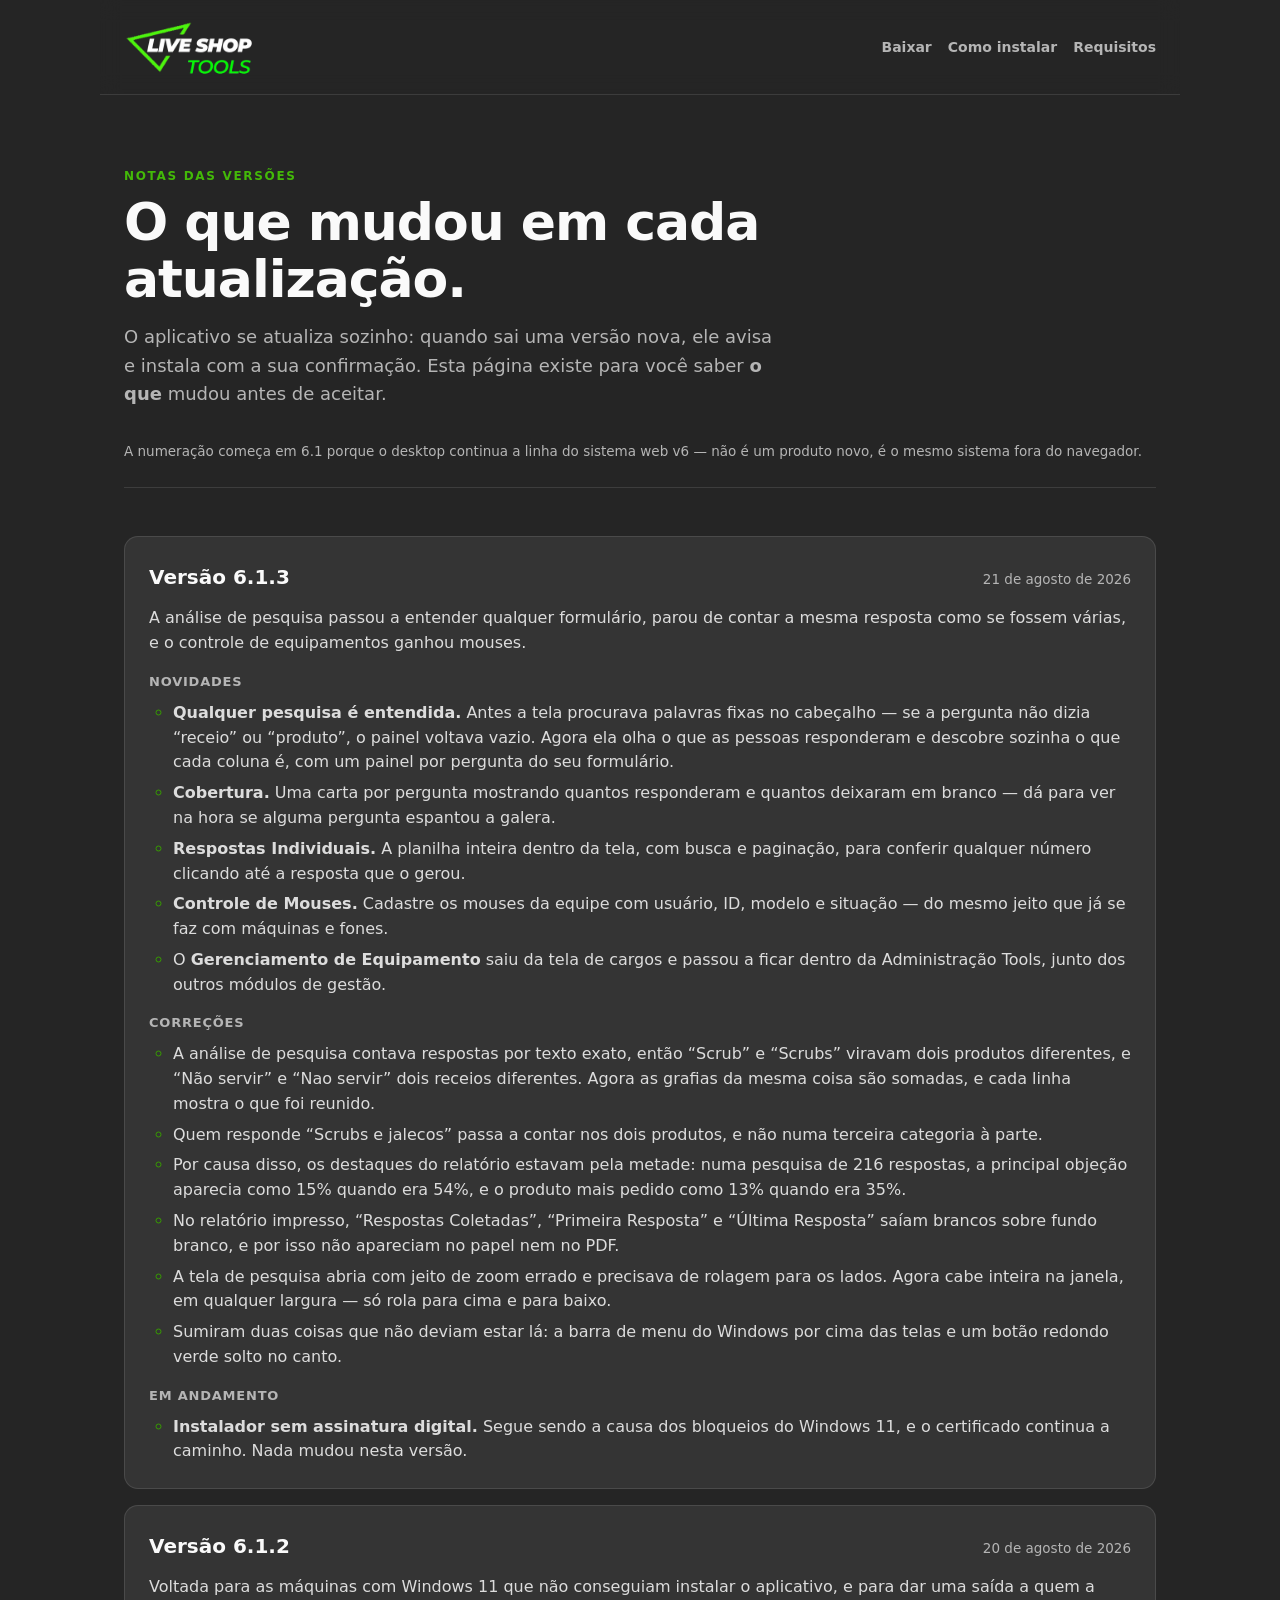
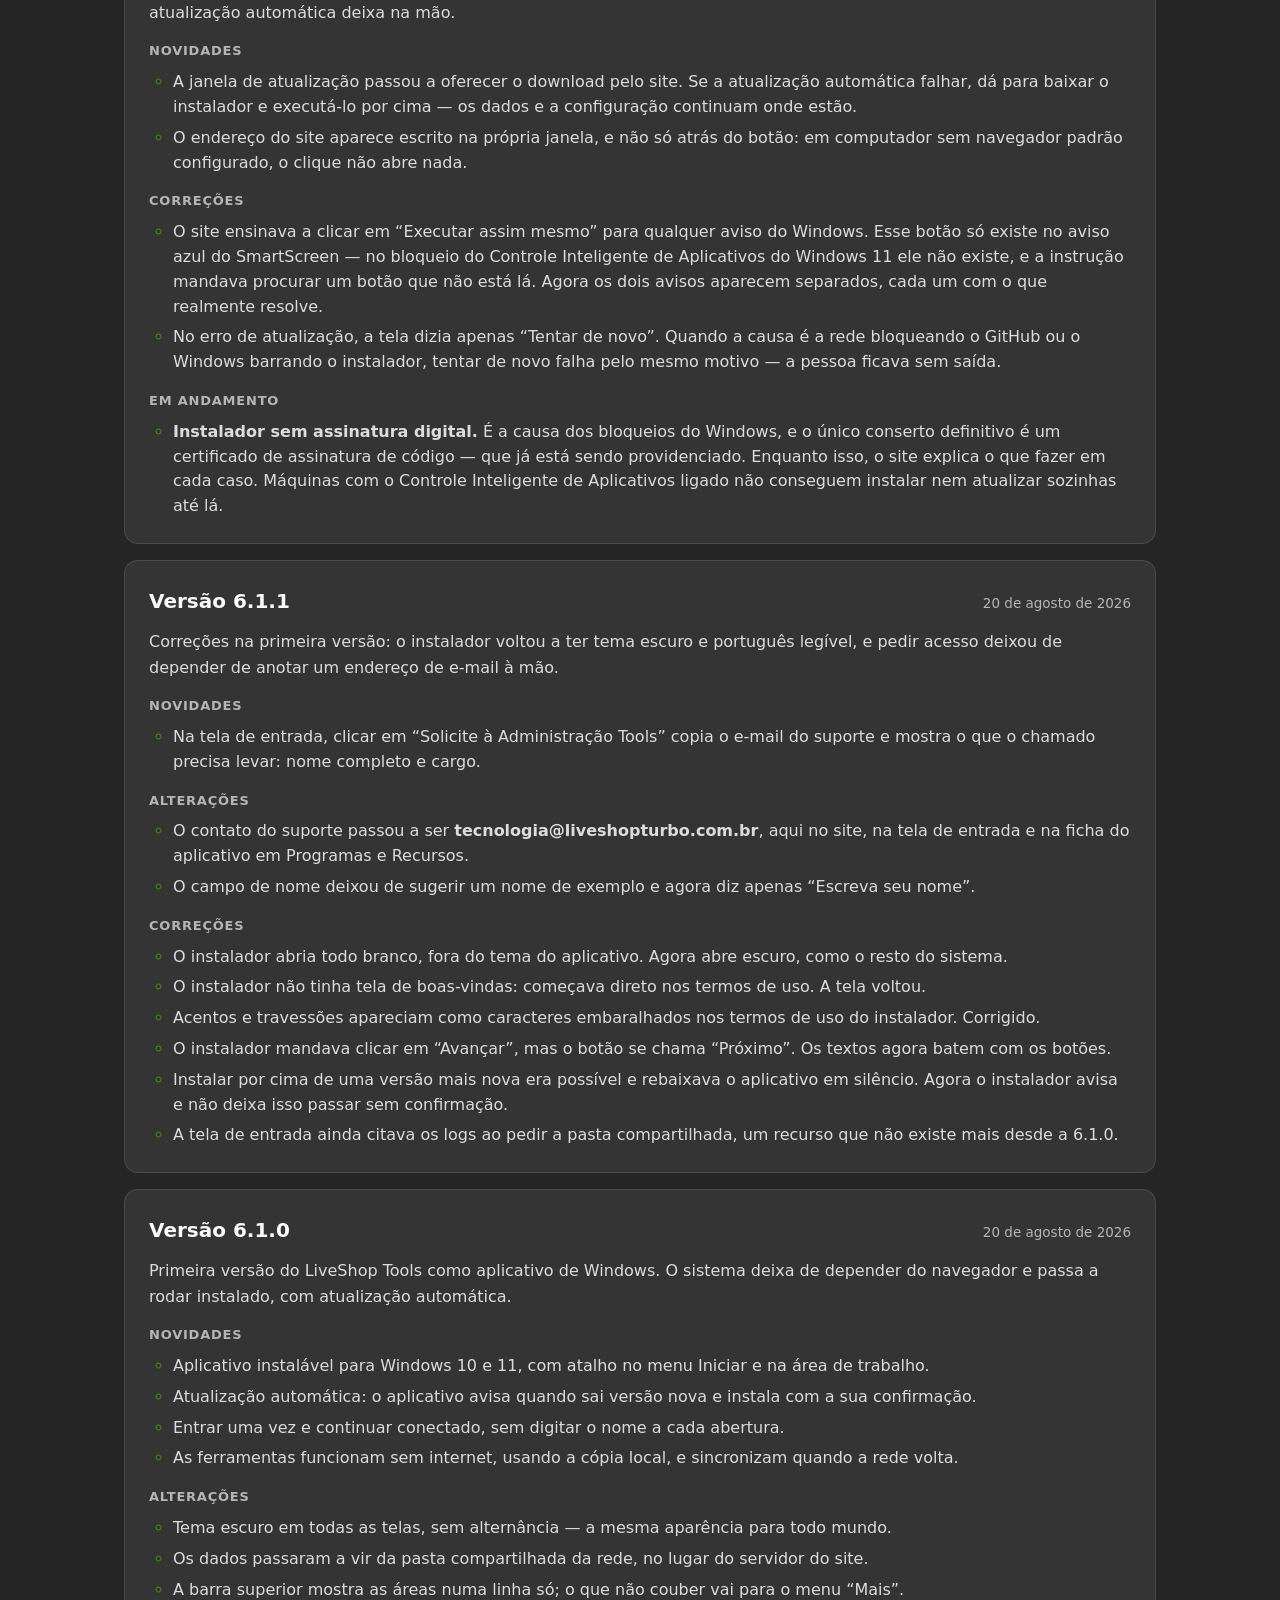
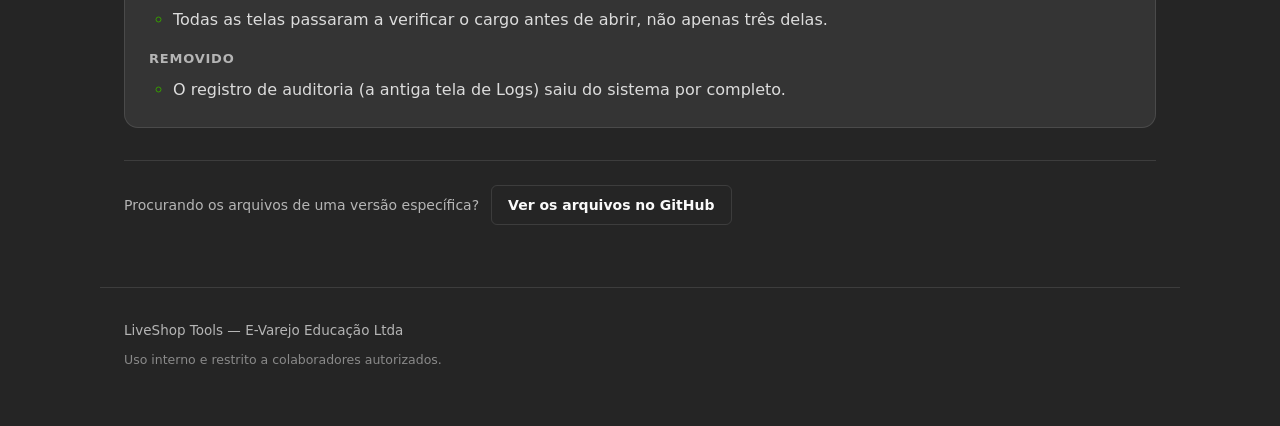
==== commit 1b3fb9ff: "Espelha landing de Dev-Washington/liveshop-tools-desktop@a81e4c2" ====
--- a/versoes.html
+++ b/versoes.html
@@ -66,6 +66,90 @@
       <ol class="releases" reversed>
 
         <li>
+          <article class="release" data-version="6.1.3" aria-labelledby="v613">
+            <header class="release__head">
+              <h3 class="release__version" id="v613">
+                Versão 6.1.3
+              </h3>
+              <p class="release__date"><time datetime="2026-08-21">21 de agosto de 2026</time></p>
+            </header>
+
+            <p class="release__summary">
+              A análise de pesquisa passou a entender qualquer formulário, parou de contar a mesma
+              resposta como se fossem várias, e o controle de equipamentos ganhou mouses.
+            </p>
+
+            <h4 class="release__group">Novidades</h4>
+            <ul class="release__list">
+              <li>
+                <strong>Qualquer pesquisa é entendida.</strong> Antes a tela procurava palavras fixas
+                no cabeçalho — se a pergunta não dizia &ldquo;receio&rdquo; ou &ldquo;produto&rdquo;,
+                o painel voltava vazio. Agora ela olha o que as pessoas responderam e descobre
+                sozinha o que cada coluna é, com um painel por pergunta do seu formulário.
+              </li>
+              <li>
+                <strong>Cobertura.</strong> Uma carta por pergunta mostrando quantos responderam e
+                quantos deixaram em branco — dá para ver na hora se alguma pergunta espantou a
+                galera.
+              </li>
+              <li>
+                <strong>Respostas Individuais.</strong> A planilha inteira dentro da tela, com busca
+                e paginação, para conferir qualquer número clicando até a resposta que o gerou.
+              </li>
+              <li>
+                <strong>Controle de Mouses.</strong> Cadastre os mouses da equipe com usuário, ID,
+                modelo e situação — do mesmo jeito que já se faz com máquinas e fones.
+              </li>
+              <li>
+                O <strong>Gerenciamento de Equipamento</strong> saiu da tela de cargos e passou a
+                ficar dentro da Administração Tools, junto dos outros módulos de gestão.
+              </li>
+            </ul>
+
+            <h4 class="release__group">Correções</h4>
+            <ul class="release__list">
+              <li>
+                A análise de pesquisa contava respostas por texto exato, então &ldquo;Scrub&rdquo; e
+                &ldquo;Scrubs&rdquo; viravam dois produtos diferentes, e &ldquo;Não servir&rdquo; e
+                &ldquo;Nao servir&rdquo; dois receios diferentes. Agora as grafias da mesma coisa são
+                somadas, e cada linha mostra o que foi reunido.
+              </li>
+              <li>
+                Quem responde &ldquo;Scrubs e jalecos&rdquo; passa a contar nos dois produtos, e não
+                numa terceira categoria à parte.
+              </li>
+              <li>
+                Por causa disso, os destaques do relatório estavam pela metade: numa pesquisa de 216
+                respostas, a principal objeção aparecia como 15% quando era 54%, e o produto mais
+                pedido como 13% quando era 35%.
+              </li>
+              <li>
+                No relatório impresso, &ldquo;Respostas Coletadas&rdquo;, &ldquo;Primeira
+                Resposta&rdquo; e &ldquo;Última Resposta&rdquo; saíam brancos sobre fundo branco, e
+                por isso não apareciam no papel nem no PDF.
+              </li>
+              <li>
+                A tela de pesquisa abria com jeito de zoom errado e precisava de rolagem para os
+                lados. Agora cabe inteira na janela, em qualquer largura — só rola para cima e para
+                baixo.
+              </li>
+              <li>
+                Sumiram duas coisas que não deviam estar lá: a barra de menu do Windows por cima das
+                telas e um botão redondo verde solto no canto.
+              </li>
+            </ul>
+
+            <h4 class="release__group">Em andamento</h4>
+            <ul class="release__list">
+              <li>
+                <strong>Instalador sem assinatura digital.</strong> Segue sendo a causa dos bloqueios
+                do Windows 11, e o certificado continua a caminho. Nada mudou nesta versão.
+              </li>
+            </ul>
+          </article>
+        </li>
+
+        <li>
           <article class="release" data-version="6.1.2" aria-labelledby="v612">
             <header class="release__head">
               <h3 class="release__version" id="v612">
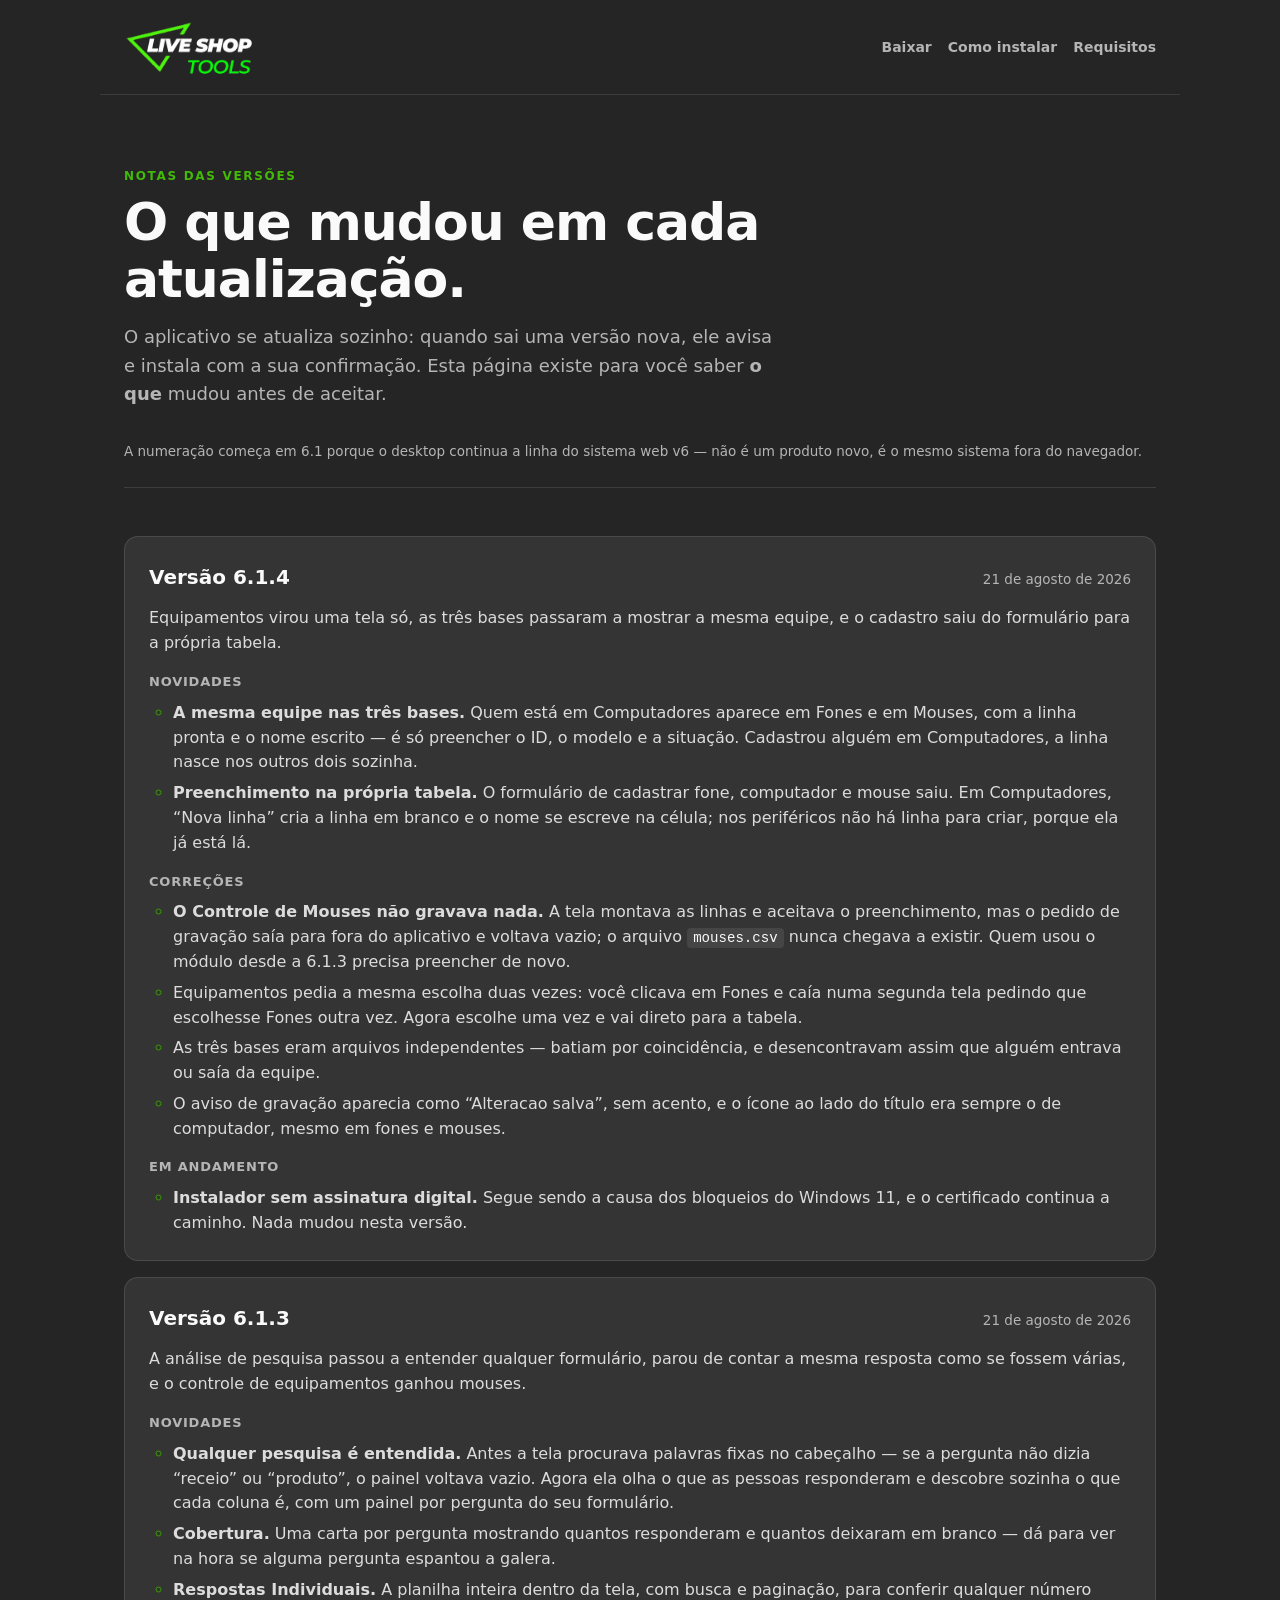
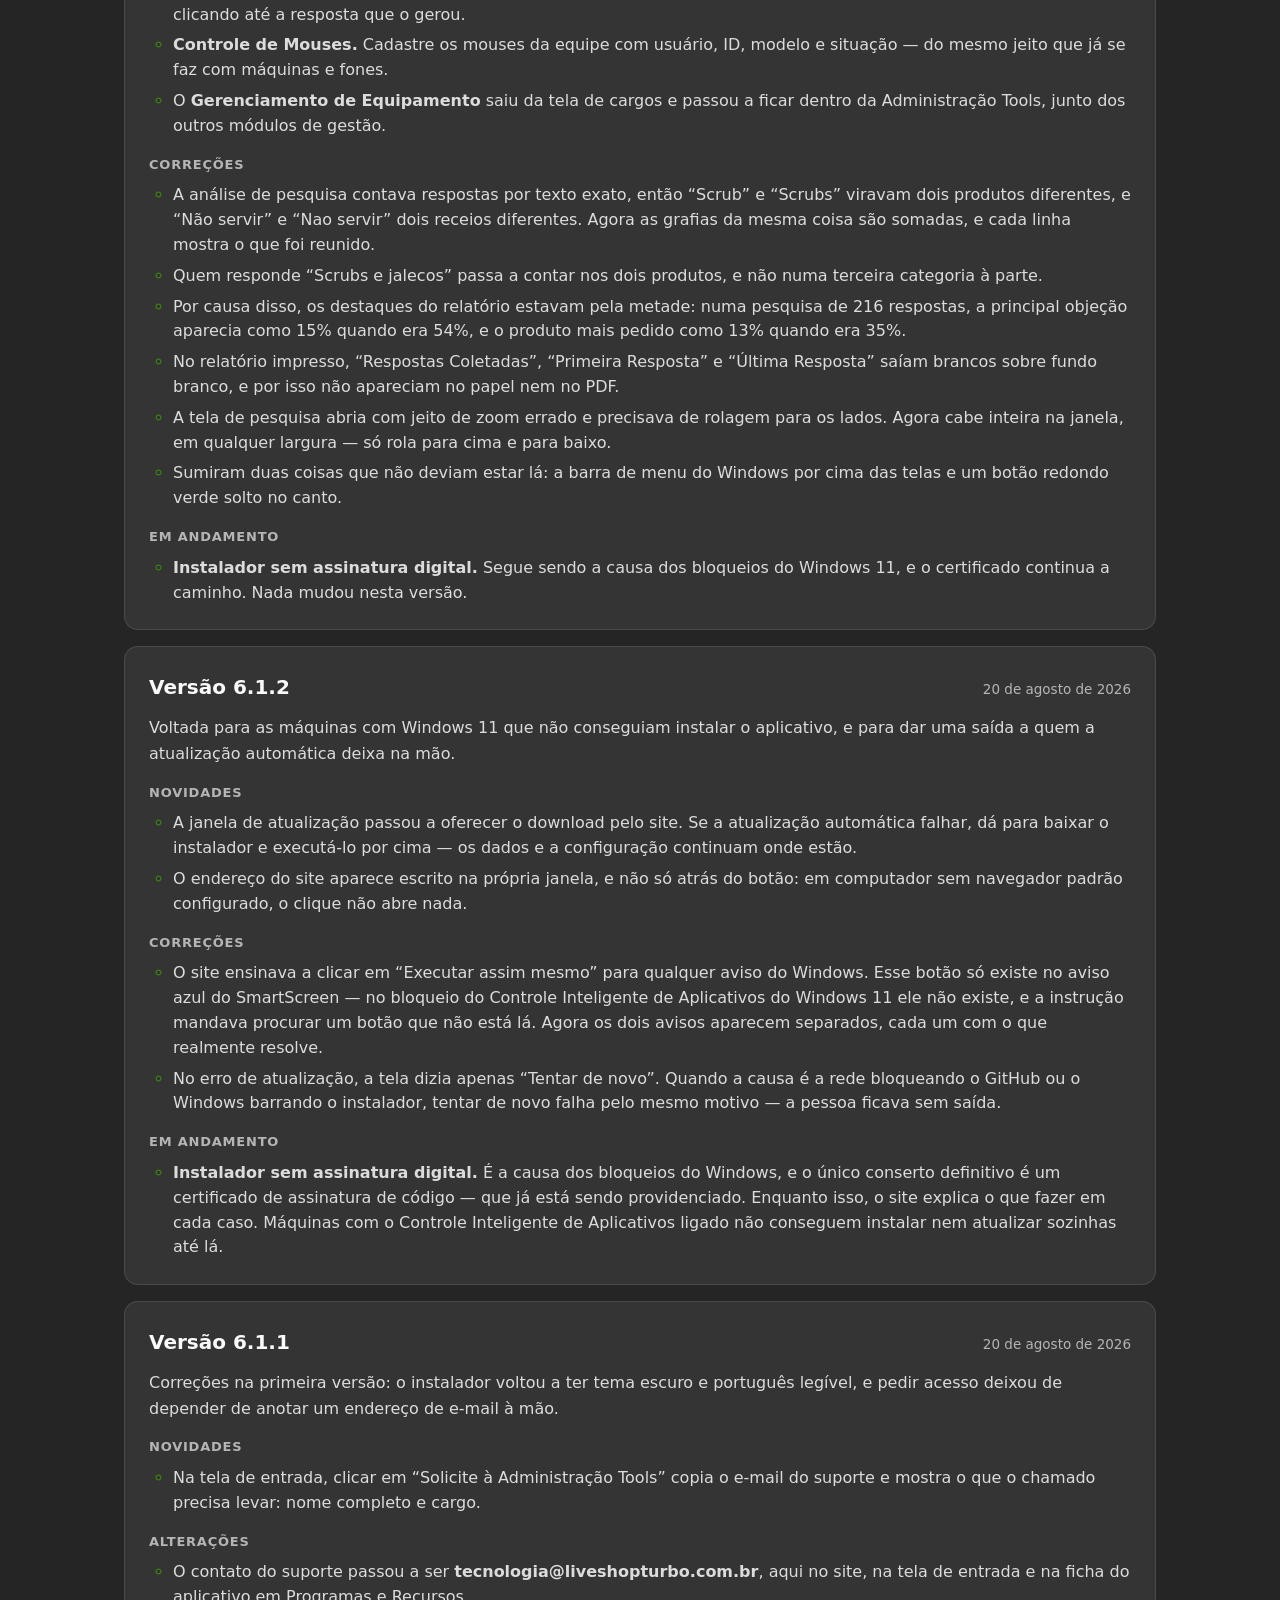
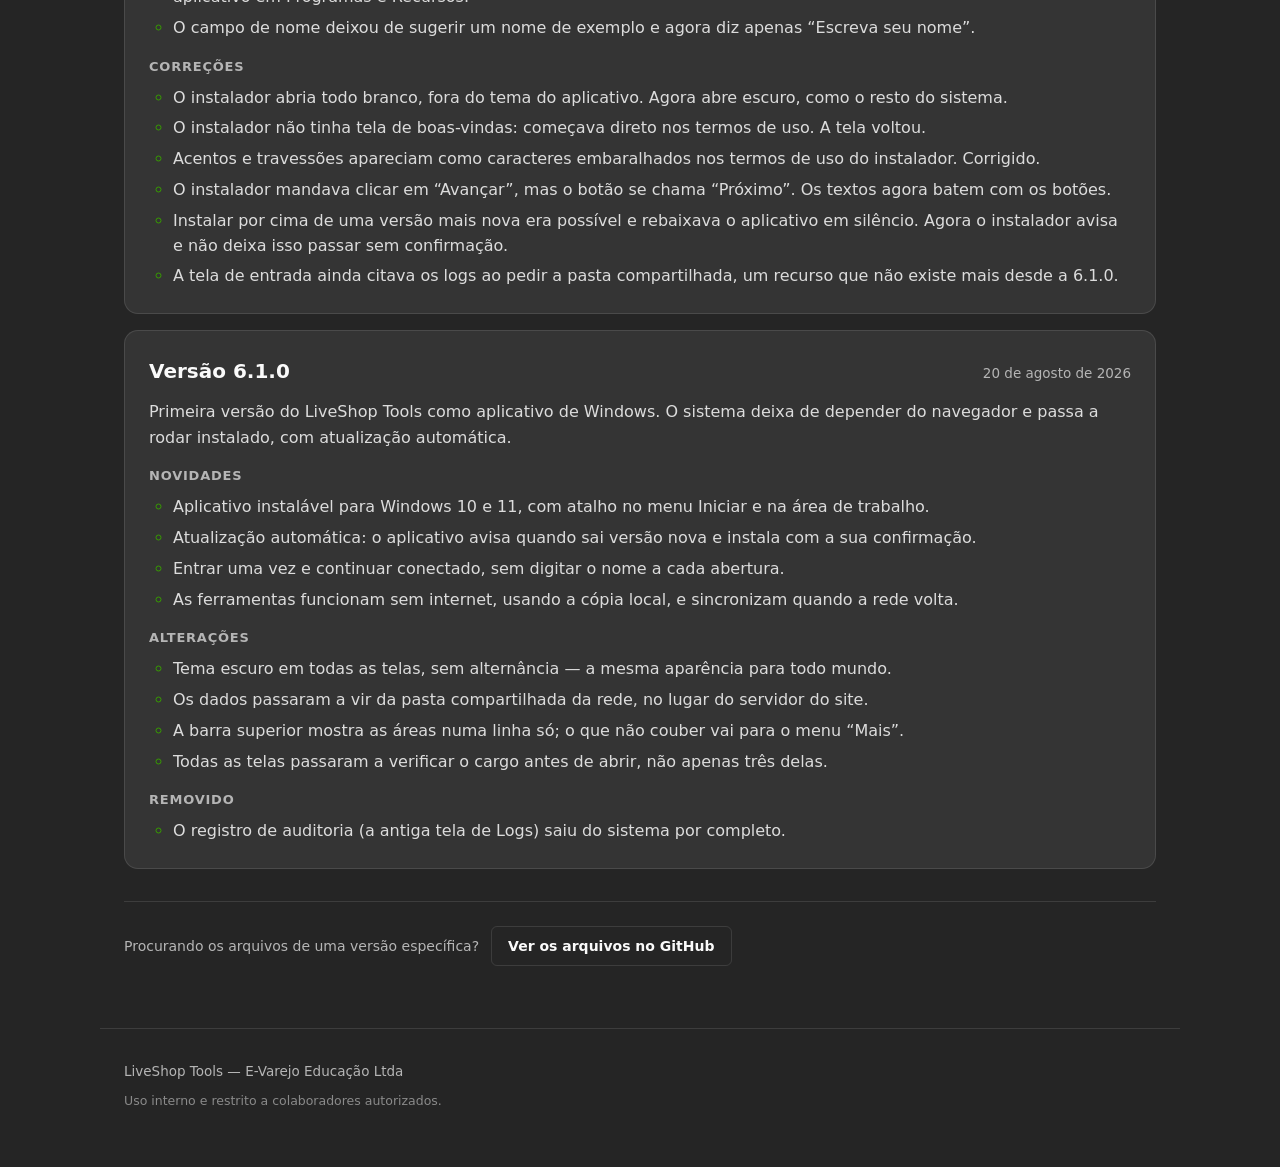
==== commit e21c014a: "Espelha landing de Dev-Washington/liveshop-tools-desktop@77828b2" ====
--- a/versoes.html
+++ b/versoes.html
@@ -66,6 +66,69 @@
       <ol class="releases" reversed>
 
         <li>
+          <article class="release" data-version="6.1.4" aria-labelledby="v614">
+            <header class="release__head">
+              <h3 class="release__version" id="v614">
+                Versão 6.1.4
+              </h3>
+              <p class="release__date"><time datetime="2026-08-21">21 de agosto de 2026</time></p>
+            </header>
+
+            <p class="release__summary">
+              Equipamentos virou uma tela só, as três bases passaram a mostrar a mesma equipe, e o
+              cadastro saiu do formulário para a própria tabela.
+            </p>
+
+            <h4 class="release__group">Novidades</h4>
+            <ul class="release__list">
+              <li>
+                <strong>A mesma equipe nas três bases.</strong> Quem está em Computadores aparece em
+                Fones e em Mouses, com a linha pronta e o nome escrito — é só preencher o ID, o
+                modelo e a situação. Cadastrou alguém em Computadores, a linha nasce nos outros dois
+                sozinha.
+              </li>
+              <li>
+                <strong>Preenchimento na própria tabela.</strong> O formulário de cadastrar fone,
+                computador e mouse saiu. Em Computadores, &ldquo;Nova linha&rdquo; cria a linha em
+                branco e o nome se escreve na célula; nos periféricos não há linha para criar, porque
+                ela já está lá.
+              </li>
+            </ul>
+
+            <h4 class="release__group">Correções</h4>
+            <ul class="release__list">
+              <li>
+                <strong>O Controle de Mouses não gravava nada.</strong> A tela montava as linhas e
+                aceitava o preenchimento, mas o pedido de gravação saía para fora do aplicativo e
+                voltava vazio; o arquivo <code>mouses.csv</code> nunca chegava a existir. Quem usou o
+                módulo desde a 6.1.3 precisa preencher de novo.
+              </li>
+              <li>
+                Equipamentos pedia a mesma escolha duas vezes: você clicava em Fones e caía numa
+                segunda tela pedindo que escolhesse Fones outra vez. Agora escolhe uma vez e vai
+                direto para a tabela.
+              </li>
+              <li>
+                As três bases eram arquivos independentes — batiam por coincidência, e desencontravam
+                assim que alguém entrava ou saía da equipe.
+              </li>
+              <li>
+                O aviso de gravação aparecia como &ldquo;Alteracao salva&rdquo;, sem acento, e o
+                ícone ao lado do título era sempre o de computador, mesmo em fones e mouses.
+              </li>
+            </ul>
+
+            <h4 class="release__group">Em andamento</h4>
+            <ul class="release__list">
+              <li>
+                <strong>Instalador sem assinatura digital.</strong> Segue sendo a causa dos bloqueios
+                do Windows 11, e o certificado continua a caminho. Nada mudou nesta versão.
+              </li>
+            </ul>
+          </article>
+        </li>
+
+        <li>
           <article class="release" data-version="6.1.3" aria-labelledby="v613">
             <header class="release__head">
               <h3 class="release__version" id="v613">
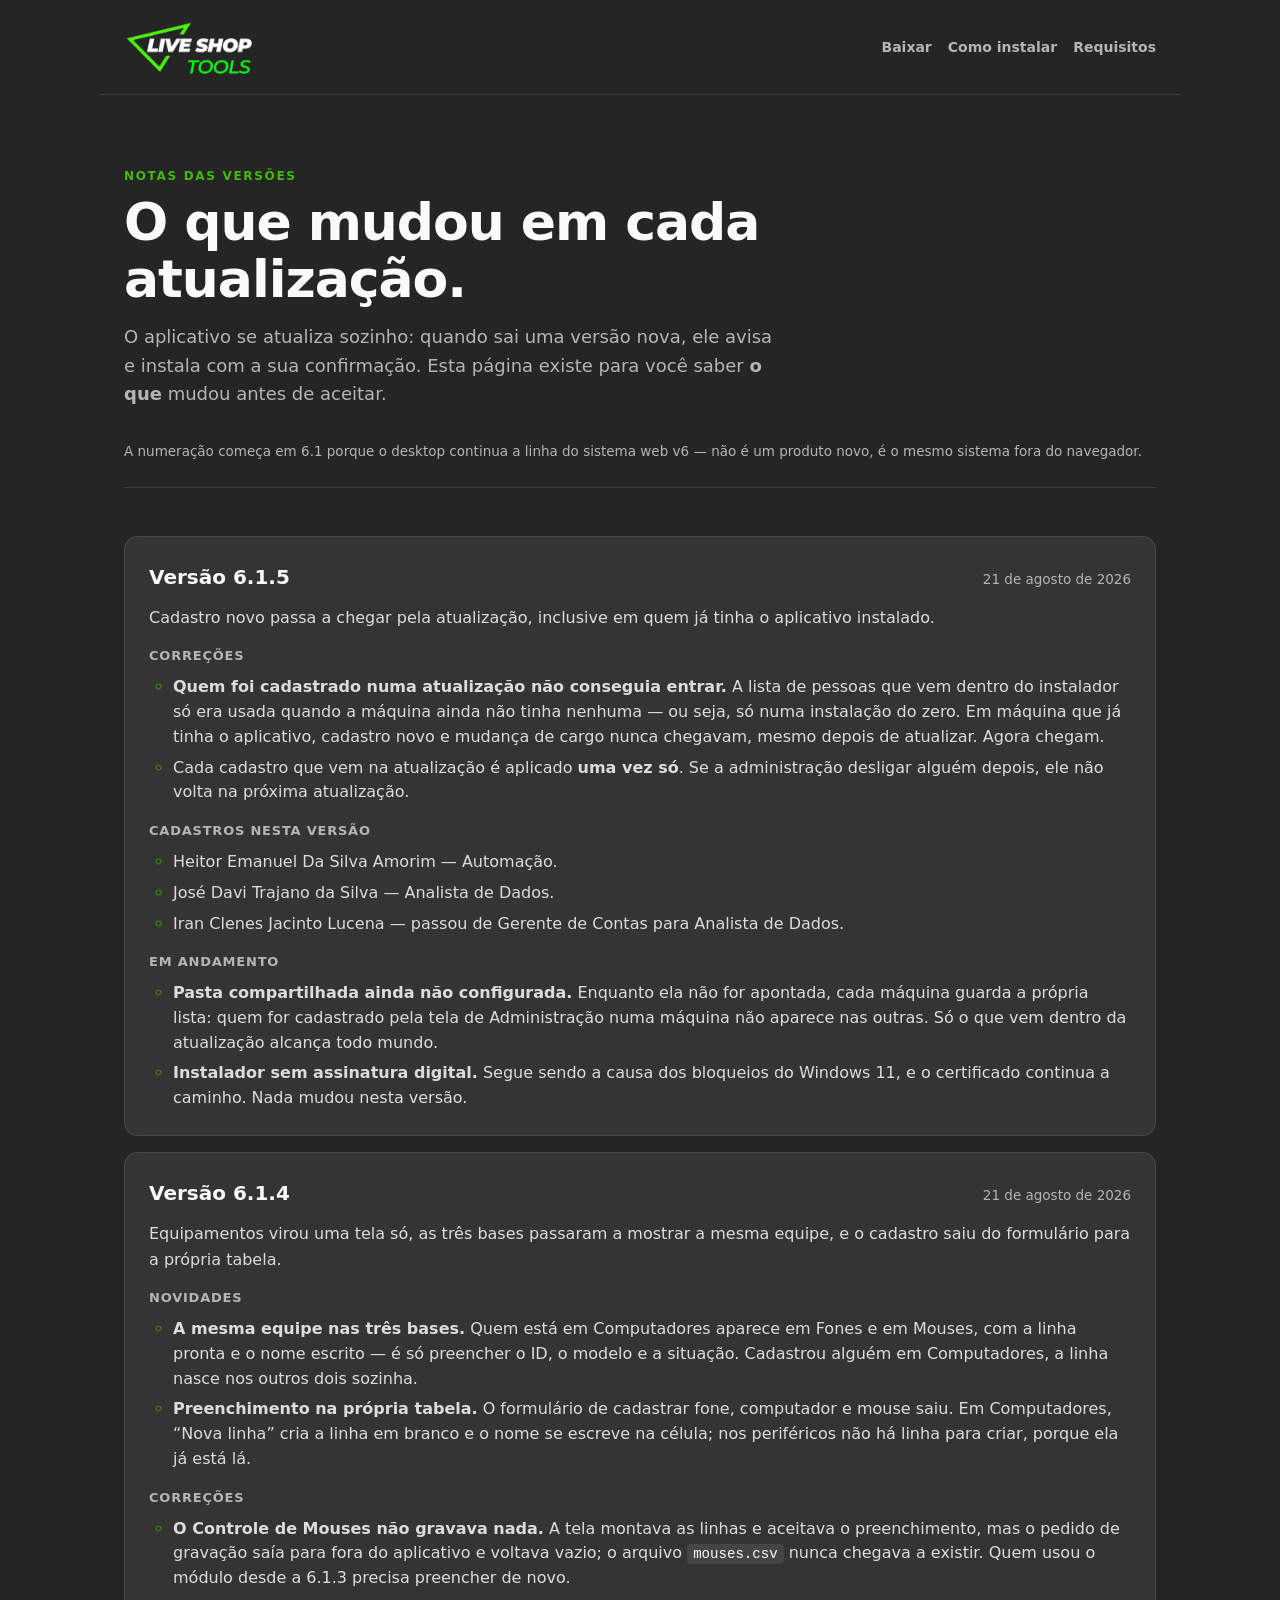
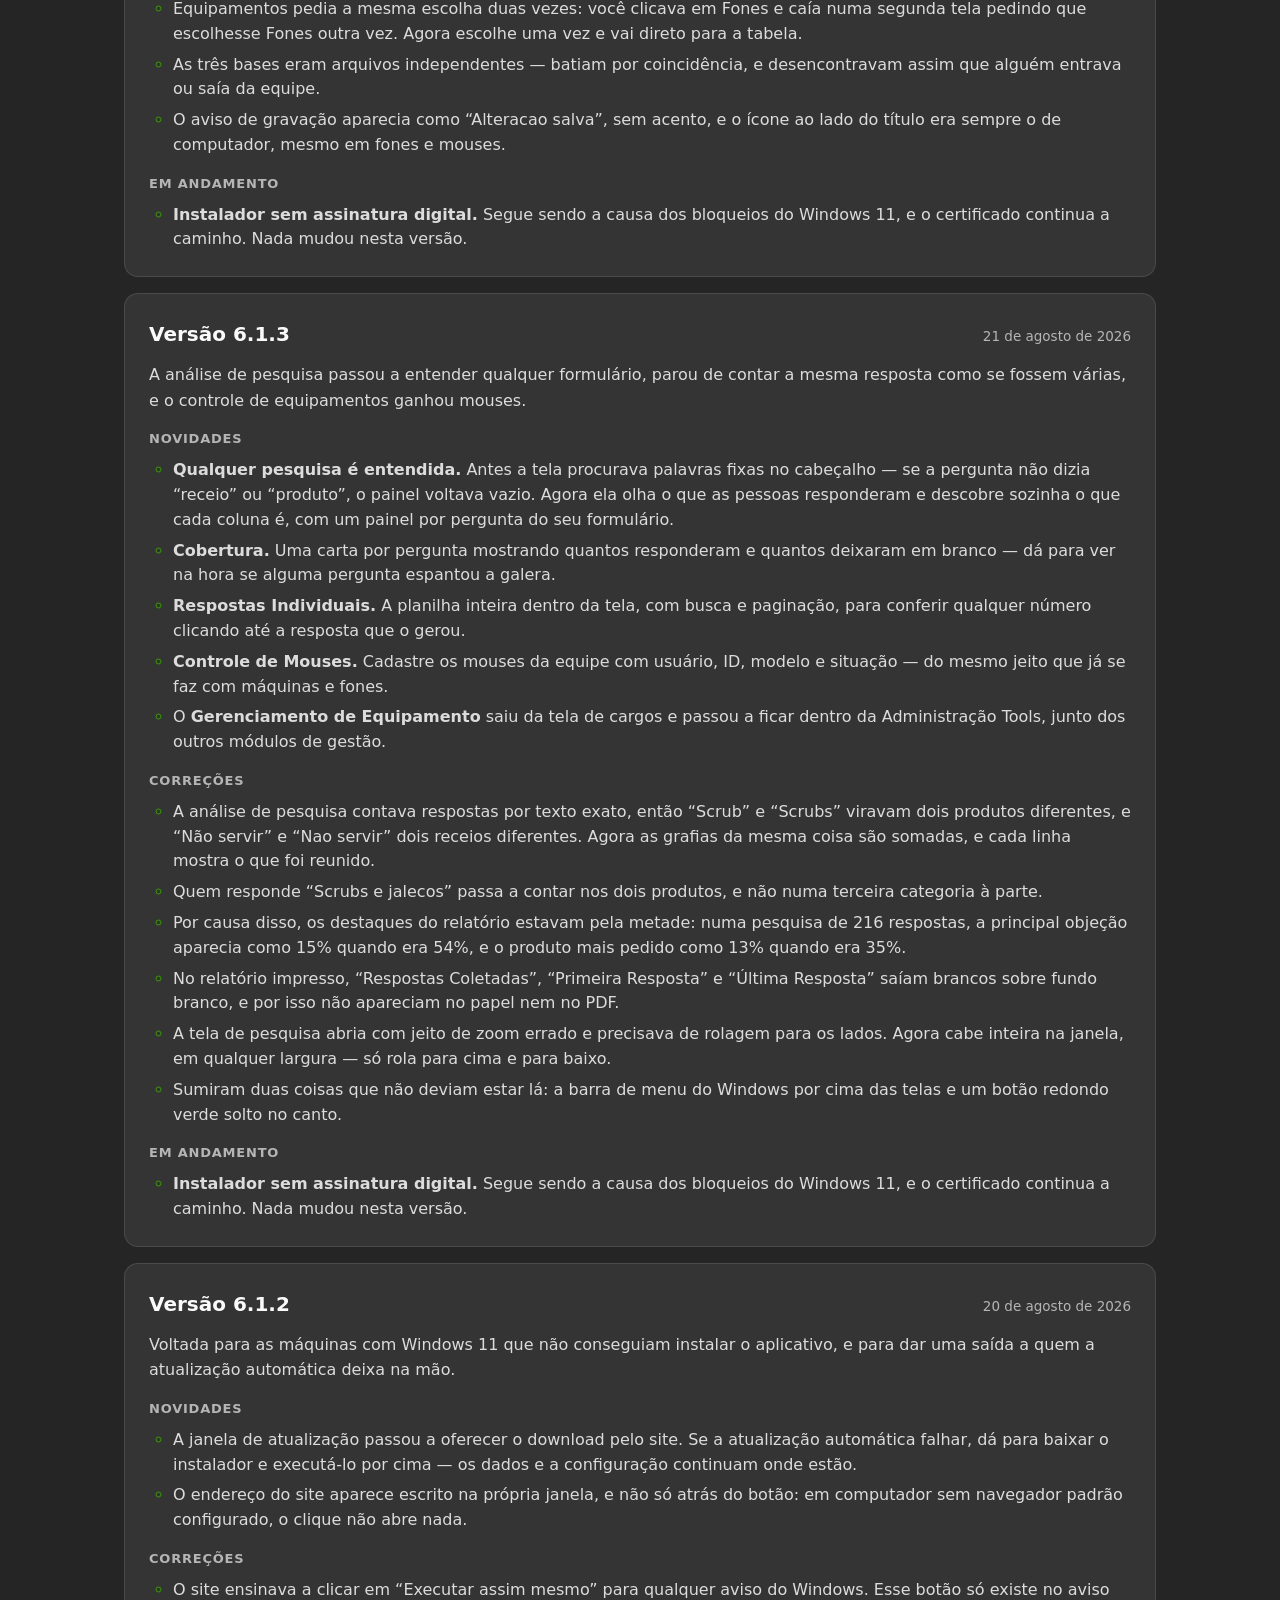
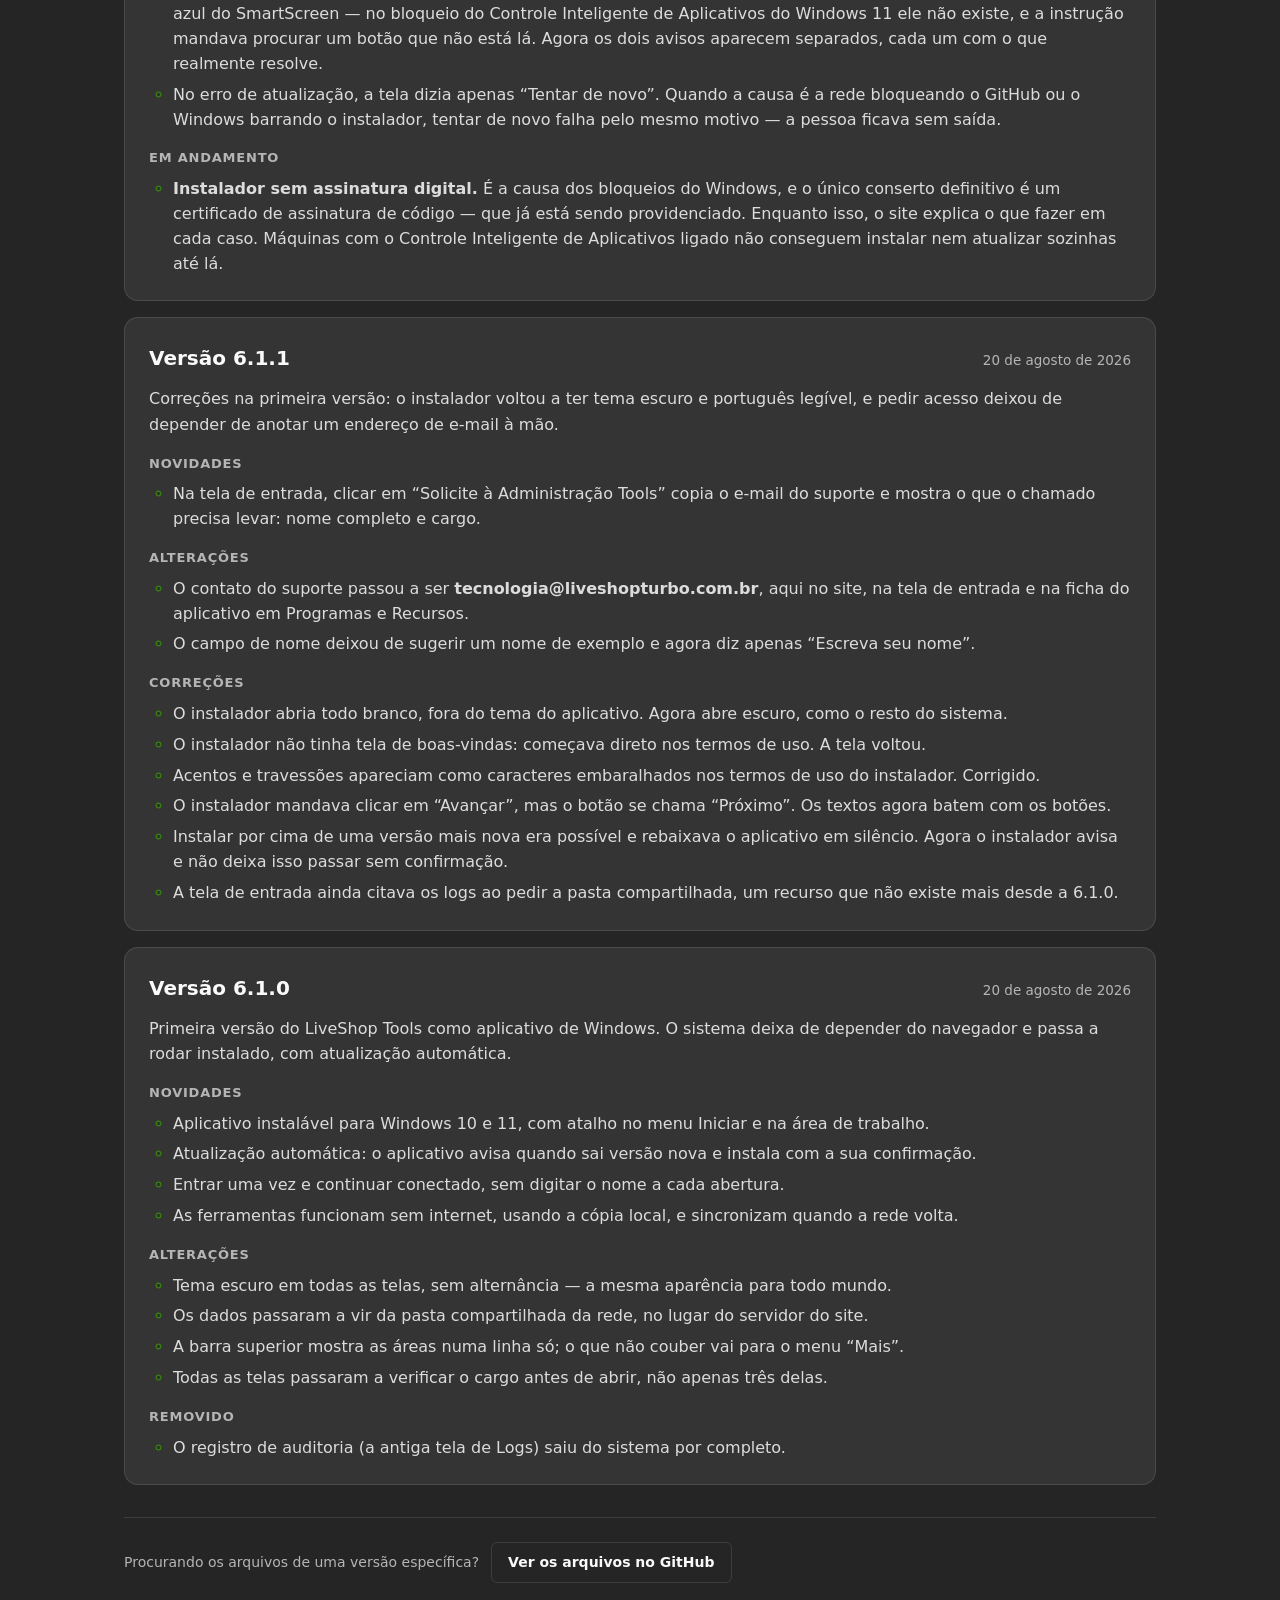
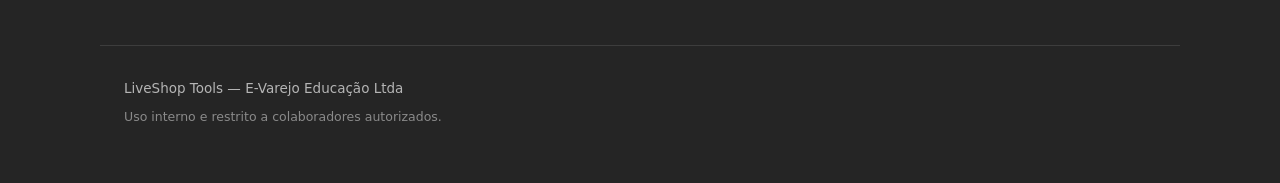
==== commit e6343755: "Espelha landing de Dev-Washington/liveshop-tools-desktop@63ff9ac" ====
--- a/versoes.html
+++ b/versoes.html
@@ -66,6 +66,58 @@
       <ol class="releases" reversed>
 
         <li>
+          <article class="release" data-version="6.1.5" aria-labelledby="v615">
+            <header class="release__head">
+              <h3 class="release__version" id="v615">
+                Versão 6.1.5
+              </h3>
+              <p class="release__date"><time datetime="2026-08-21">21 de agosto de 2026</time></p>
+            </header>
+
+            <p class="release__summary">
+              Cadastro novo passa a chegar pela atualização, inclusive em quem já tinha o aplicativo
+              instalado.
+            </p>
+
+            <h4 class="release__group">Correções</h4>
+            <ul class="release__list">
+              <li>
+                <strong>Quem foi cadastrado numa atualização não conseguia entrar.</strong> A lista
+                de pessoas que vem dentro do instalador só era usada quando a máquina ainda não
+                tinha nenhuma — ou seja, só numa instalação do zero. Em máquina que já tinha o
+                aplicativo, cadastro novo e mudança de cargo nunca chegavam, mesmo depois de
+                atualizar. Agora chegam.
+              </li>
+              <li>
+                Cada cadastro que vem na atualização é aplicado <strong>uma vez só</strong>. Se a
+                administração desligar alguém depois, ele não volta na próxima atualização.
+              </li>
+            </ul>
+
+            <h4 class="release__group">Cadastros nesta versão</h4>
+            <ul class="release__list">
+              <li>Heitor Emanuel Da Silva Amorim — Automação.</li>
+              <li>José Davi Trajano da Silva — Analista de Dados.</li>
+              <li>Iran Clenes Jacinto Lucena — passou de Gerente de Contas para Analista de Dados.</li>
+            </ul>
+
+            <h4 class="release__group">Em andamento</h4>
+            <ul class="release__list">
+              <li>
+                <strong>Pasta compartilhada ainda não configurada.</strong> Enquanto ela não for
+                apontada, cada máquina guarda a própria lista: quem for cadastrado pela tela de
+                Administração numa máquina não aparece nas outras. Só o que vem dentro da
+                atualização alcança todo mundo.
+              </li>
+              <li>
+                <strong>Instalador sem assinatura digital.</strong> Segue sendo a causa dos bloqueios
+                do Windows 11, e o certificado continua a caminho. Nada mudou nesta versão.
+              </li>
+            </ul>
+          </article>
+        </li>
+
+        <li>
           <article class="release" data-version="6.1.4" aria-labelledby="v614">
             <header class="release__head">
               <h3 class="release__version" id="v614">
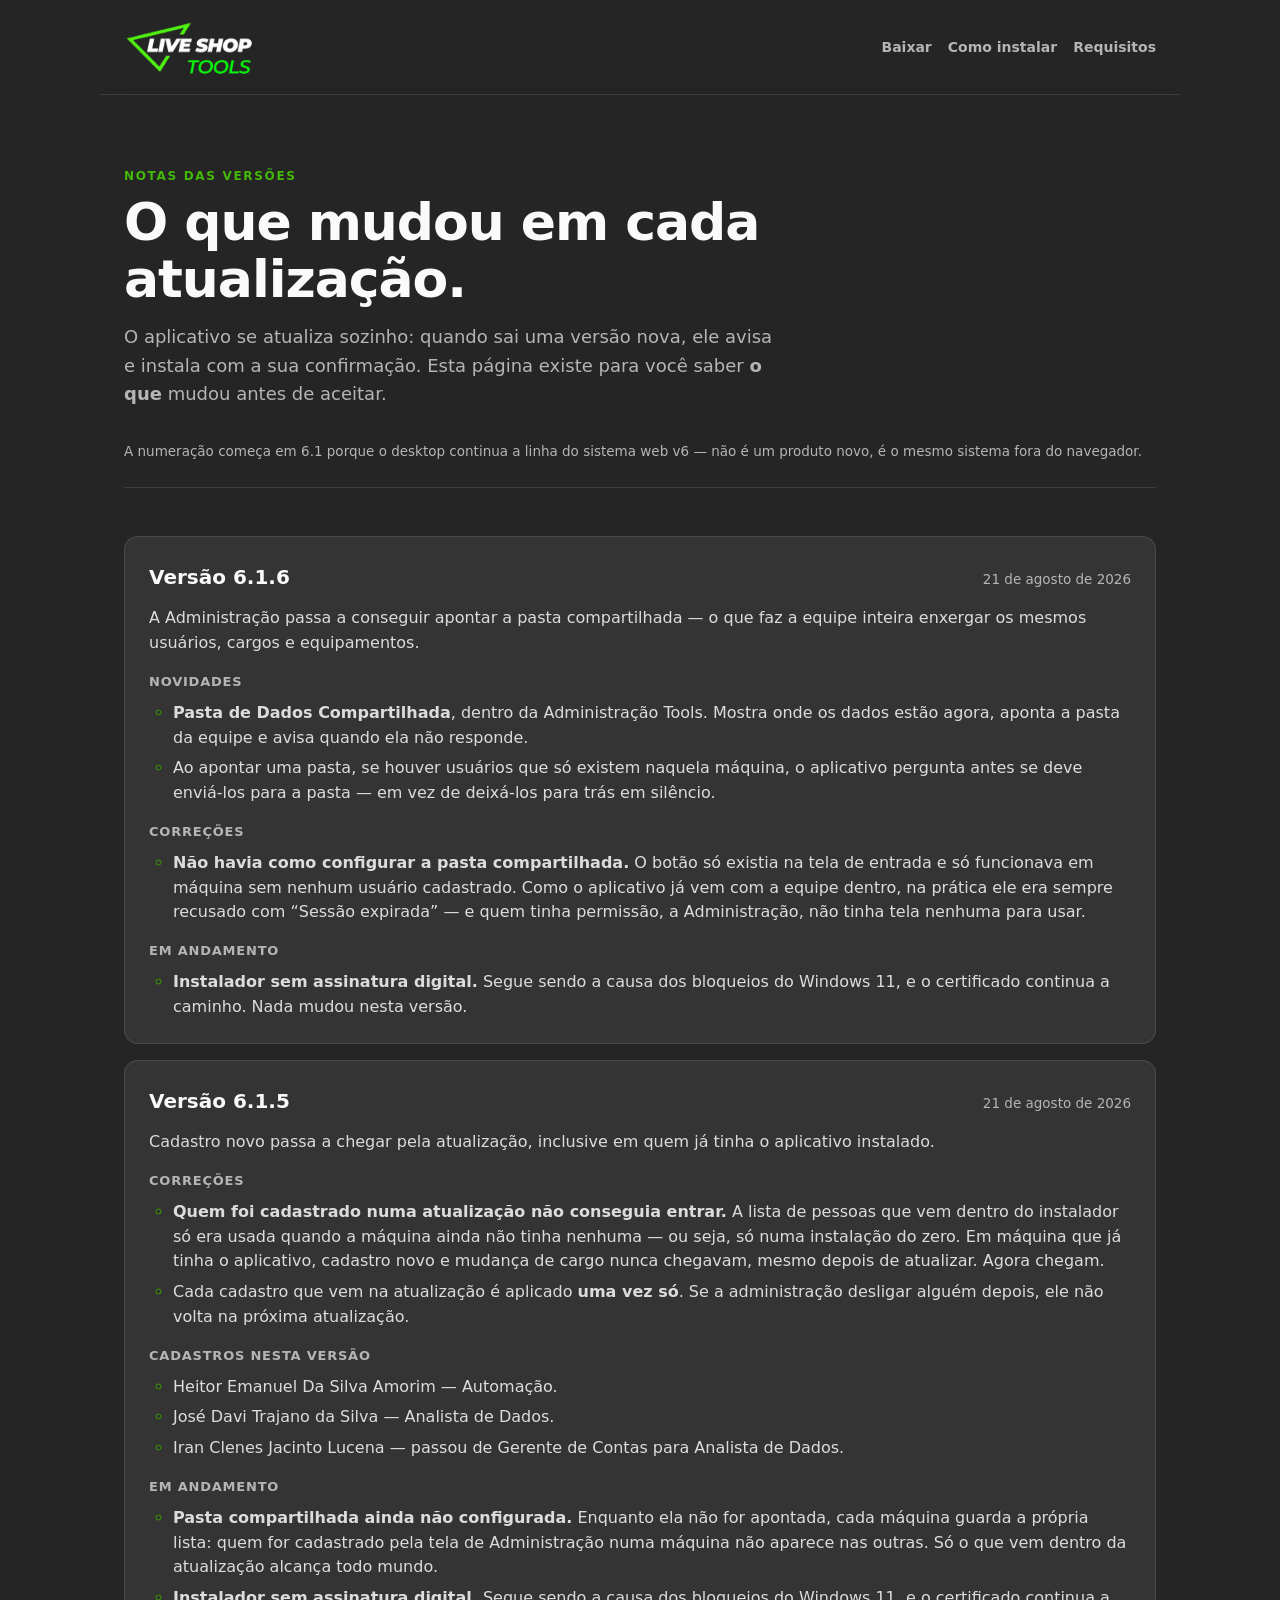
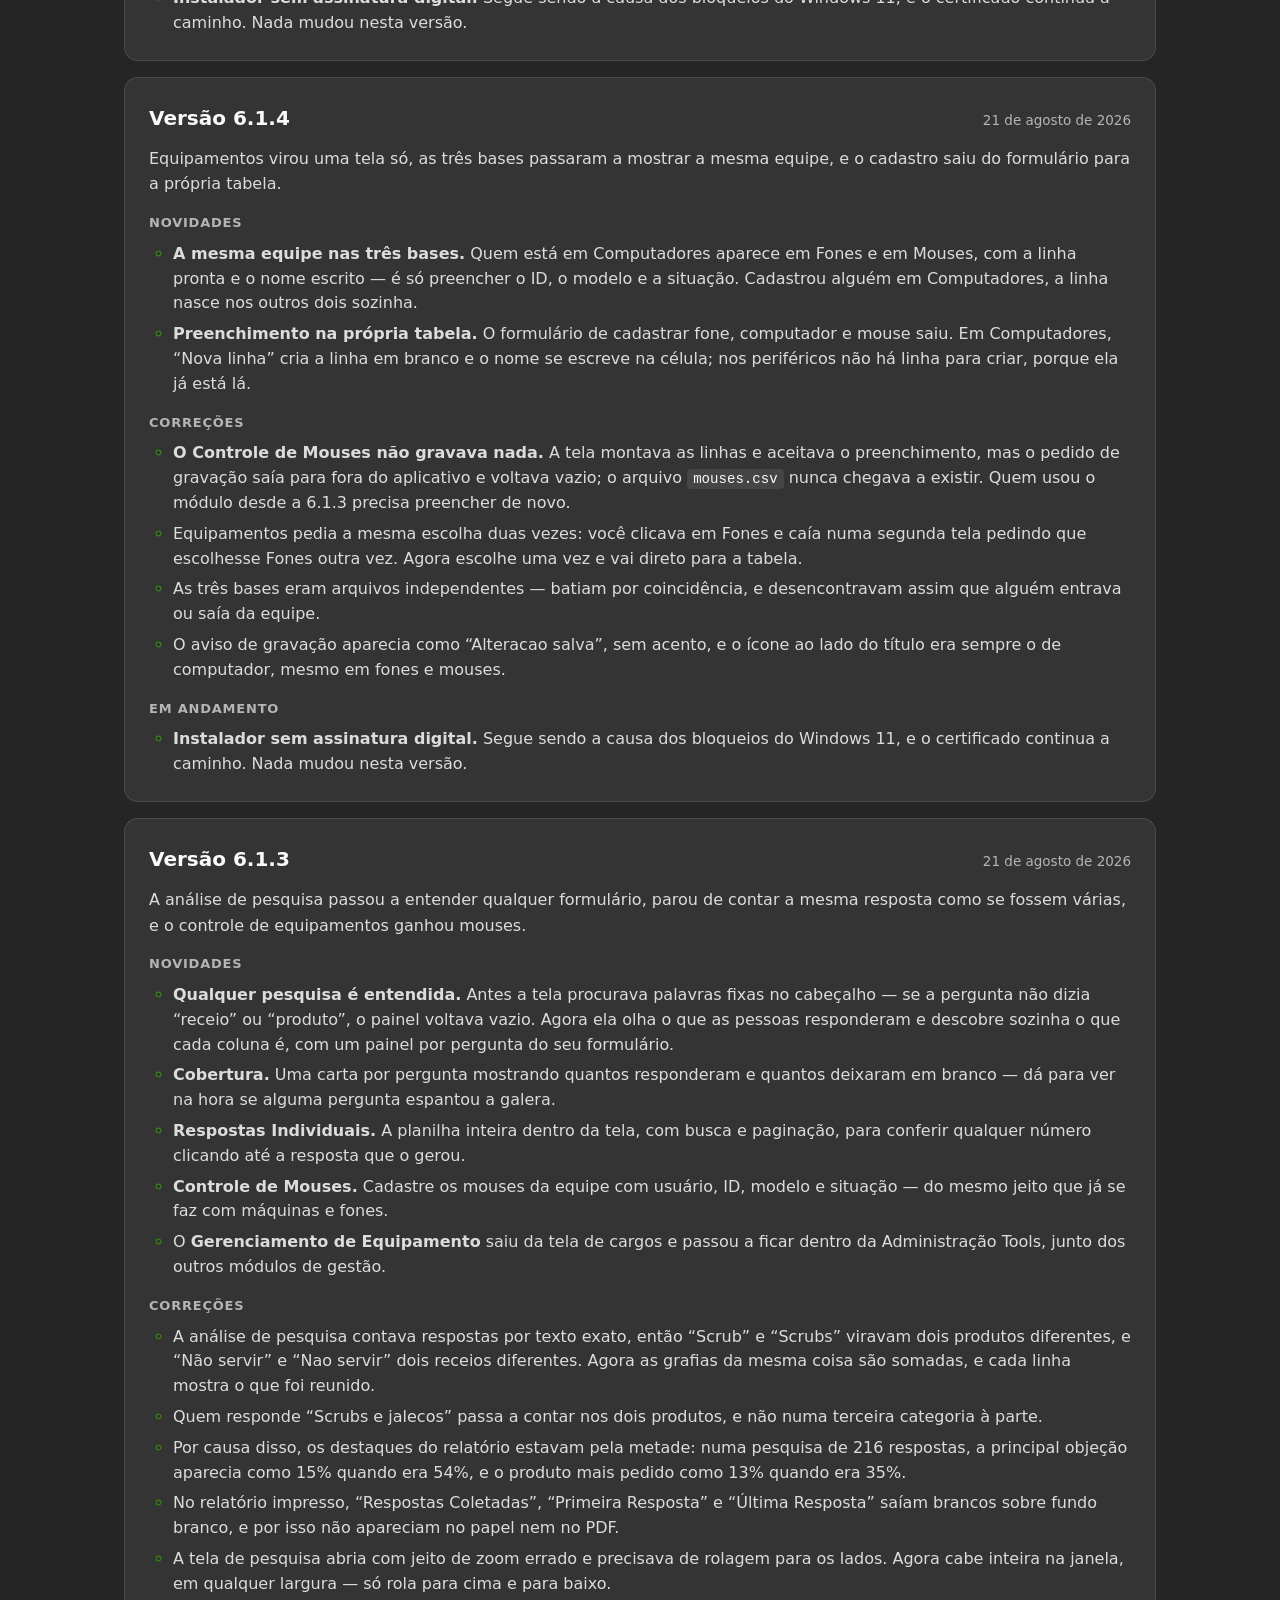
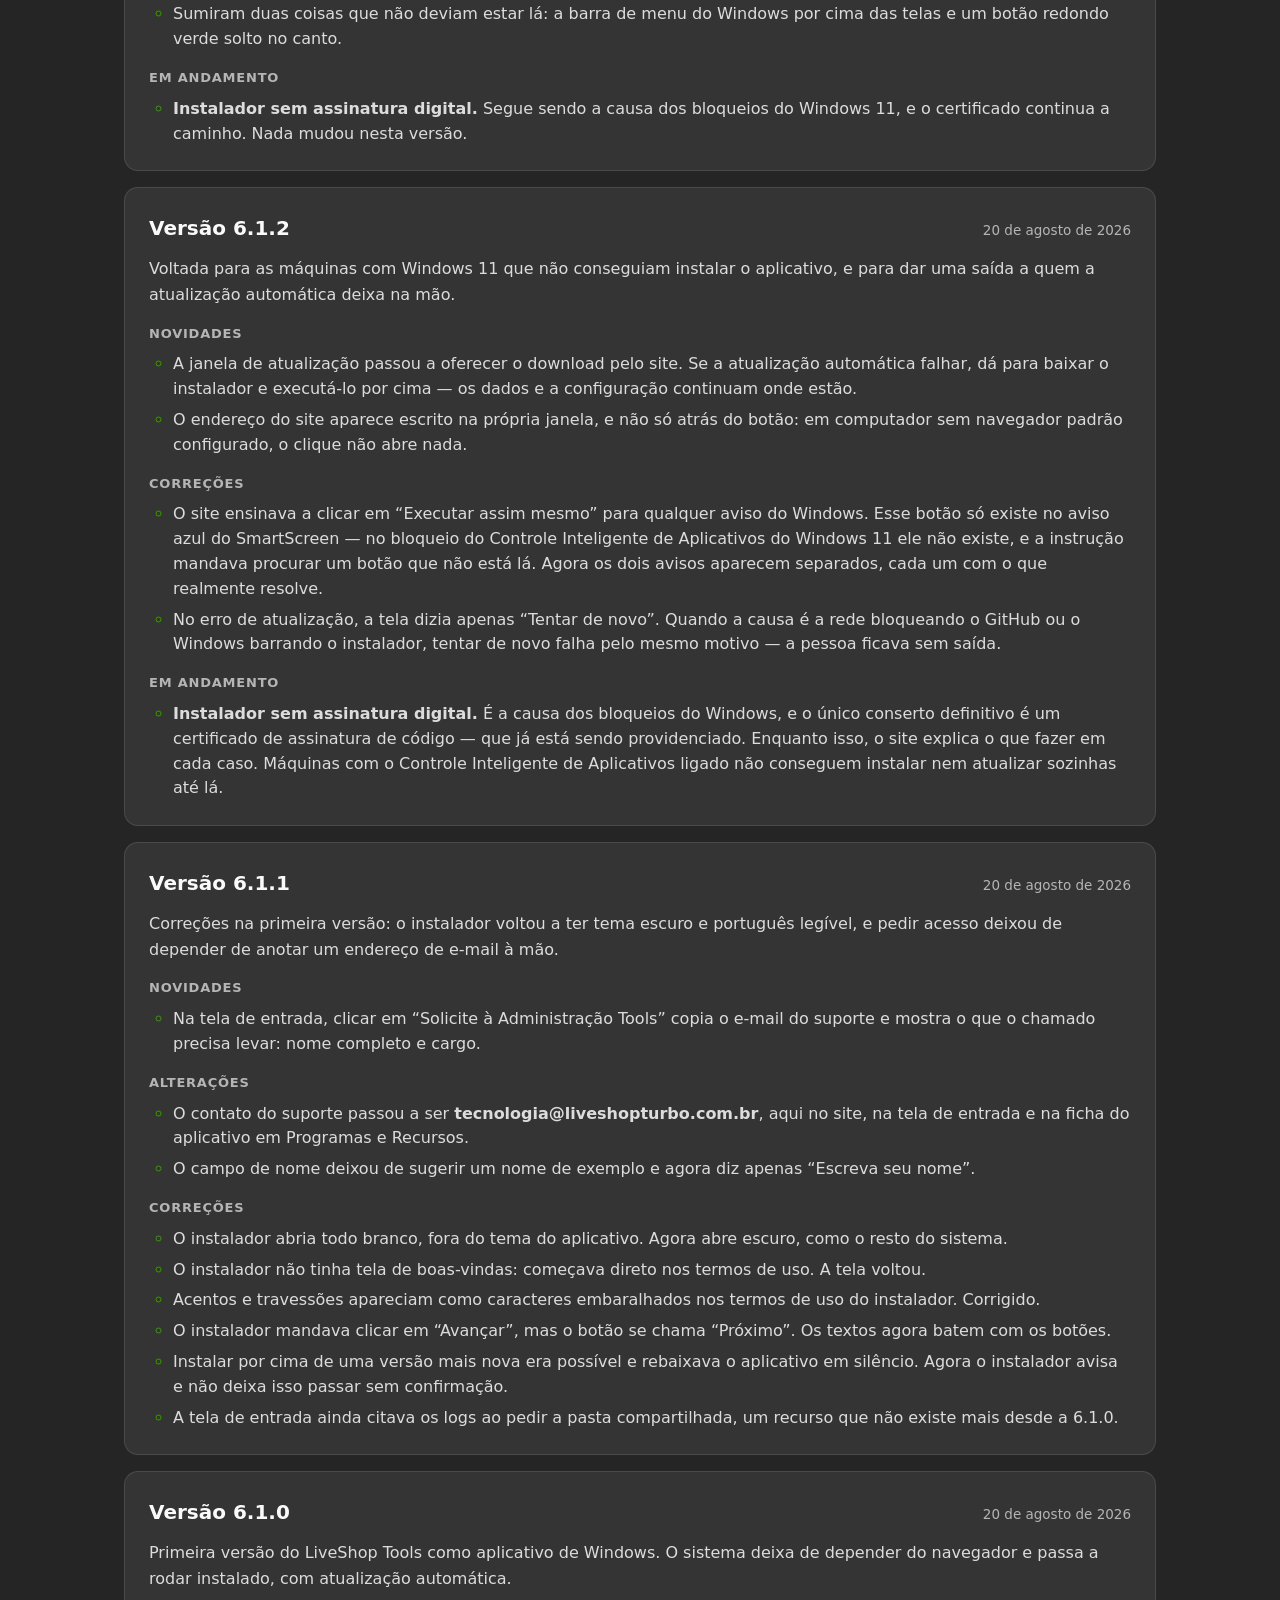
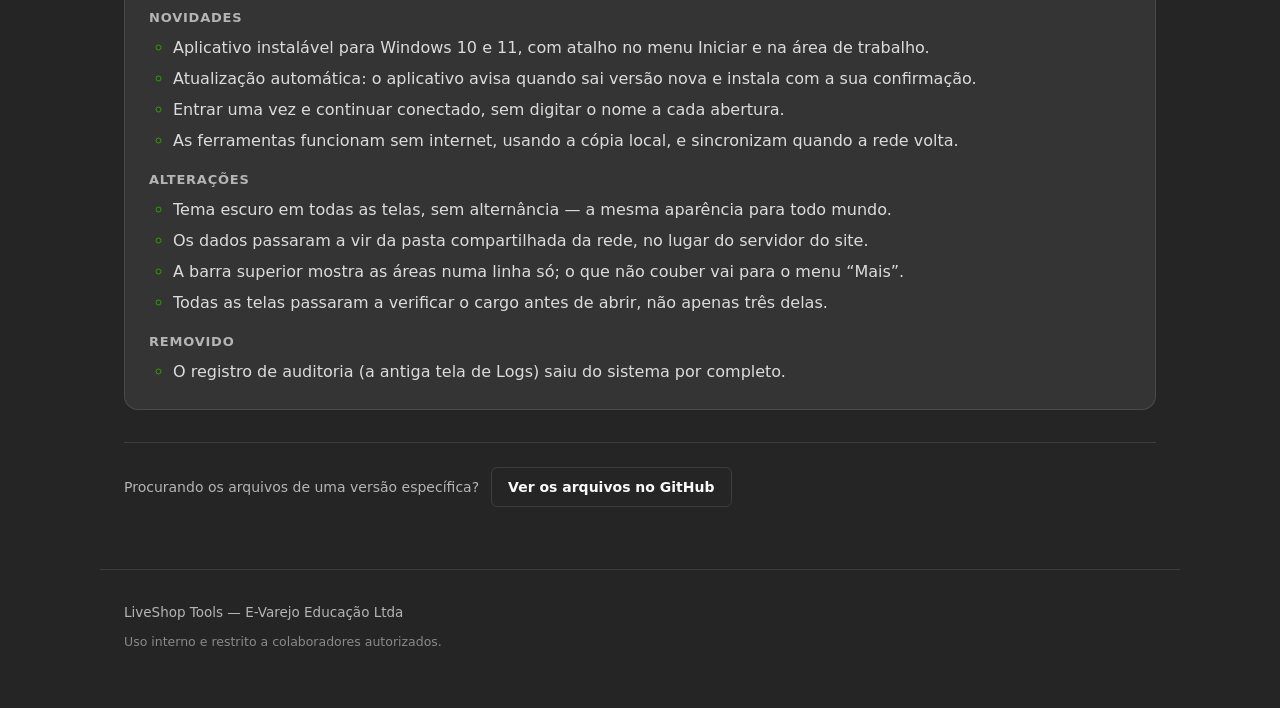
==== commit 43b3ab07: "Espelha landing de Dev-Washington/liveshop-tools-desktop@42b0cfd" ====
--- a/versoes.html
+++ b/versoes.html
@@ -66,6 +66,54 @@
       <ol class="releases" reversed>
 
         <li>
+          <article class="release" data-version="6.1.6" aria-labelledby="v616">
+            <header class="release__head">
+              <h3 class="release__version" id="v616">
+                Versão 6.1.6
+              </h3>
+              <p class="release__date"><time datetime="2026-08-21">21 de agosto de 2026</time></p>
+            </header>
+
+            <p class="release__summary">
+              A Administração passa a conseguir apontar a pasta compartilhada — o que faz a equipe
+              inteira enxergar os mesmos usuários, cargos e equipamentos.
+            </p>
+
+            <h4 class="release__group">Novidades</h4>
+            <ul class="release__list">
+              <li>
+                <strong>Pasta de Dados Compartilhada</strong>, dentro da Administração Tools. Mostra
+                onde os dados estão agora, aponta a pasta da equipe e avisa quando ela não responde.
+              </li>
+              <li>
+                Ao apontar uma pasta, se houver usuários que só existem naquela máquina, o
+                aplicativo pergunta antes se deve enviá-los para a pasta — em vez de deixá-los para
+                trás em silêncio.
+              </li>
+            </ul>
+
+            <h4 class="release__group">Correções</h4>
+            <ul class="release__list">
+              <li>
+                <strong>Não havia como configurar a pasta compartilhada.</strong> O botão só existia
+                na tela de entrada e só funcionava em máquina sem nenhum usuário cadastrado. Como o
+                aplicativo já vem com a equipe dentro, na prática ele era sempre recusado com
+                &ldquo;Sessão expirada&rdquo; — e quem tinha permissão, a Administração, não tinha
+                tela nenhuma para usar.
+              </li>
+            </ul>
+
+            <h4 class="release__group">Em andamento</h4>
+            <ul class="release__list">
+              <li>
+                <strong>Instalador sem assinatura digital.</strong> Segue sendo a causa dos bloqueios
+                do Windows 11, e o certificado continua a caminho. Nada mudou nesta versão.
+              </li>
+            </ul>
+          </article>
+        </li>
+
+        <li>
           <article class="release" data-version="6.1.5" aria-labelledby="v615">
             <header class="release__head">
               <h3 class="release__version" id="v615">
